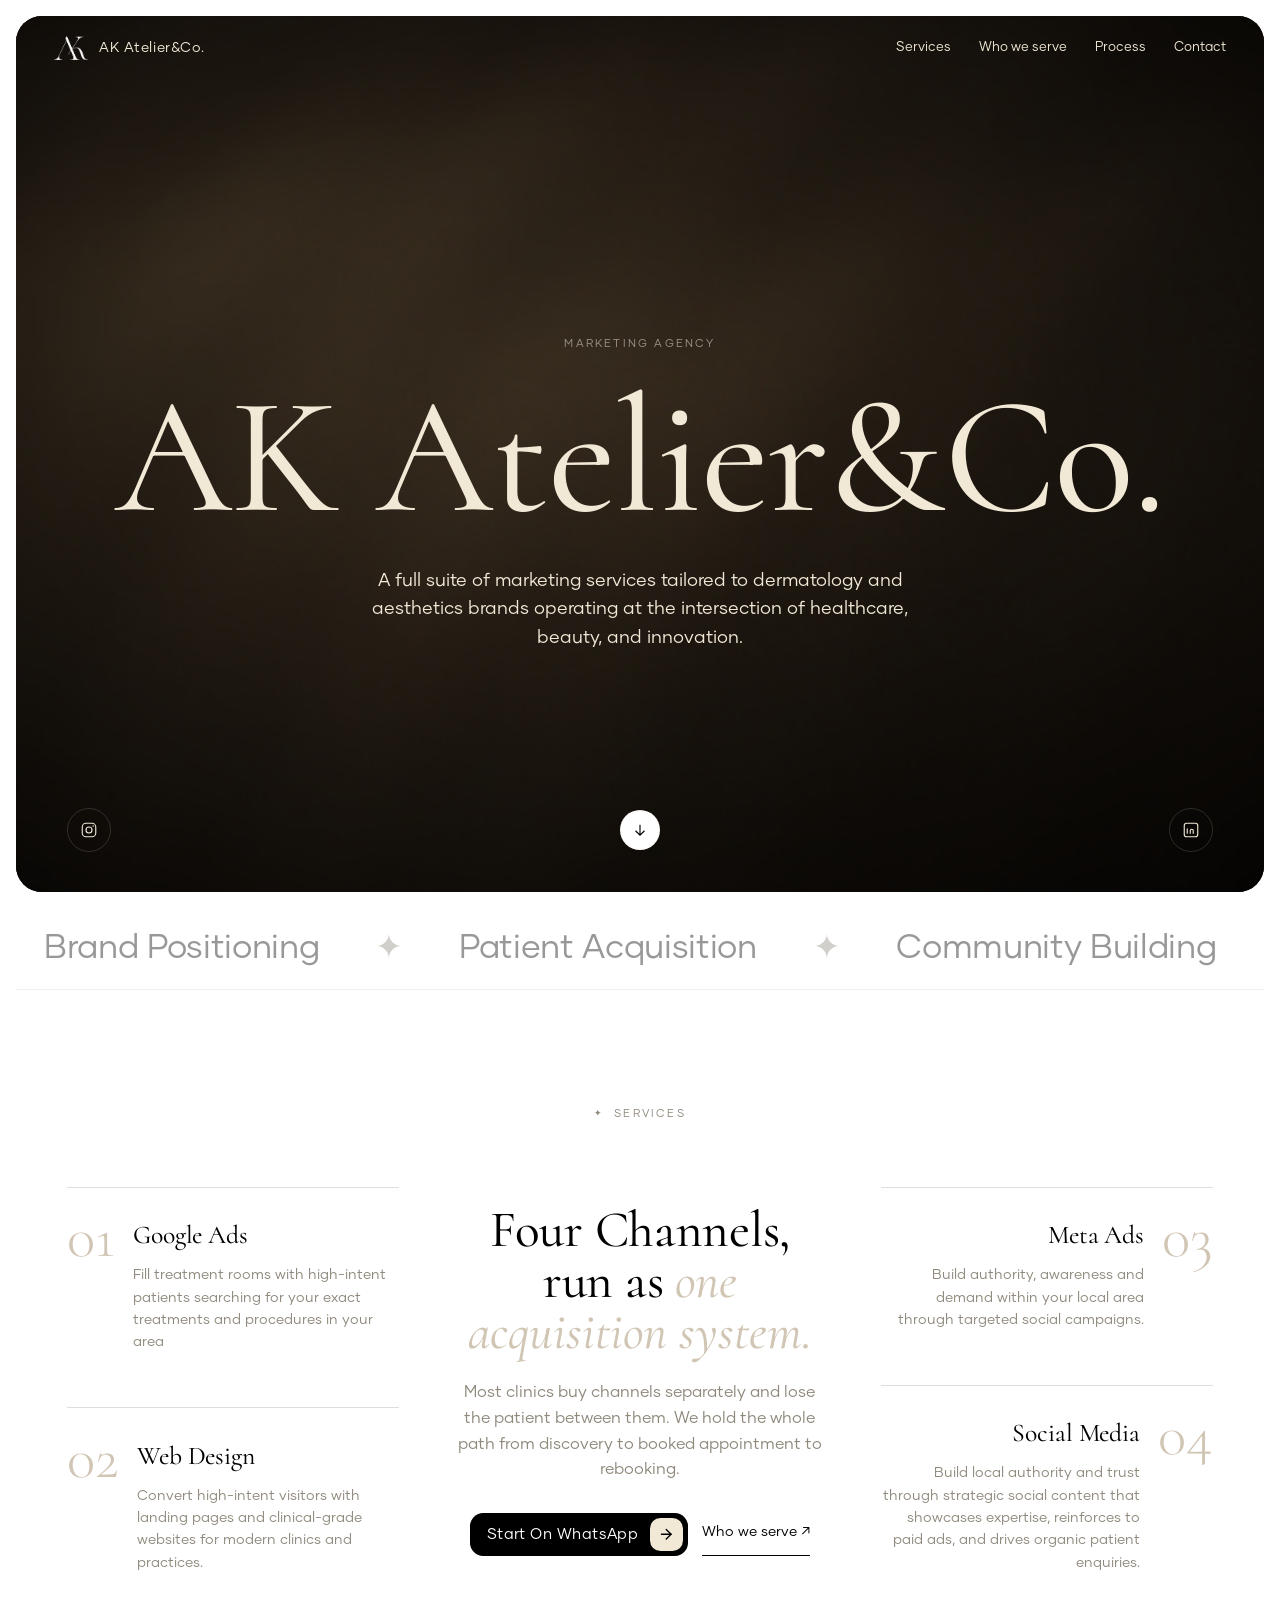
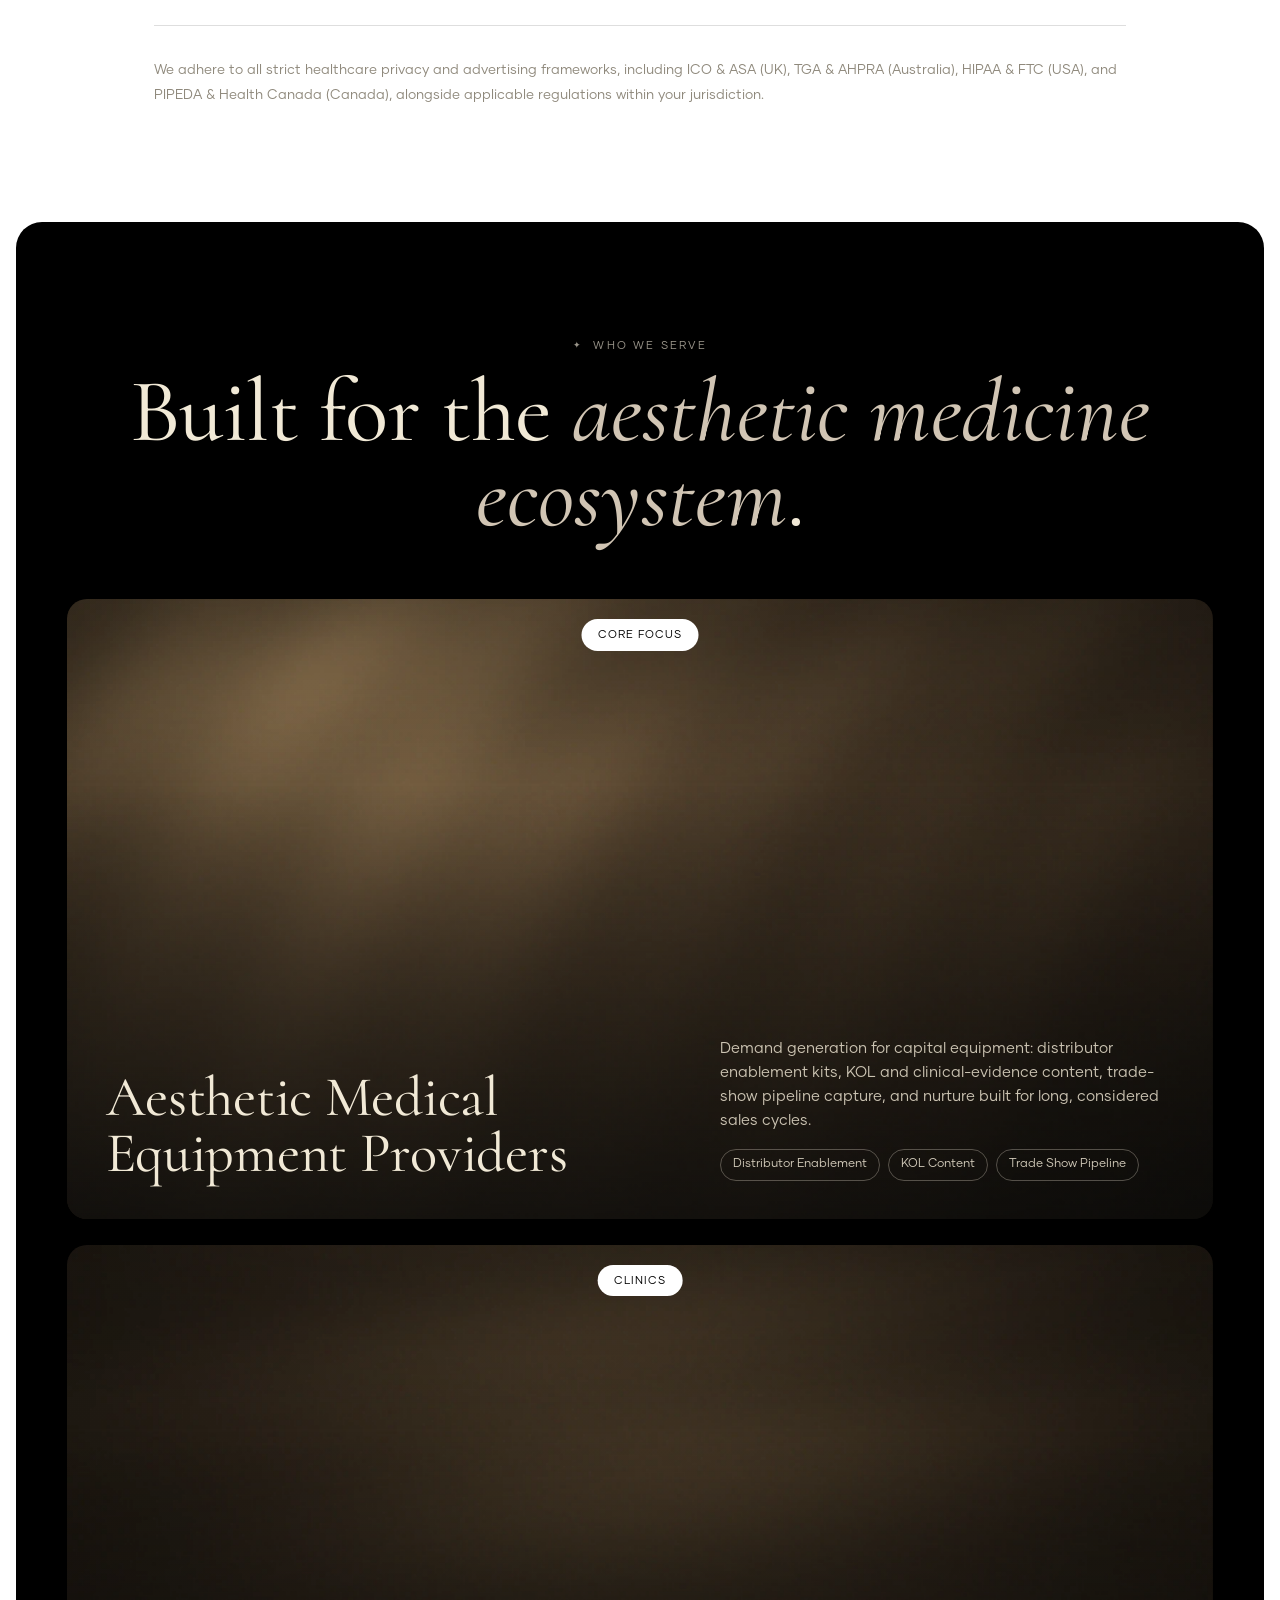
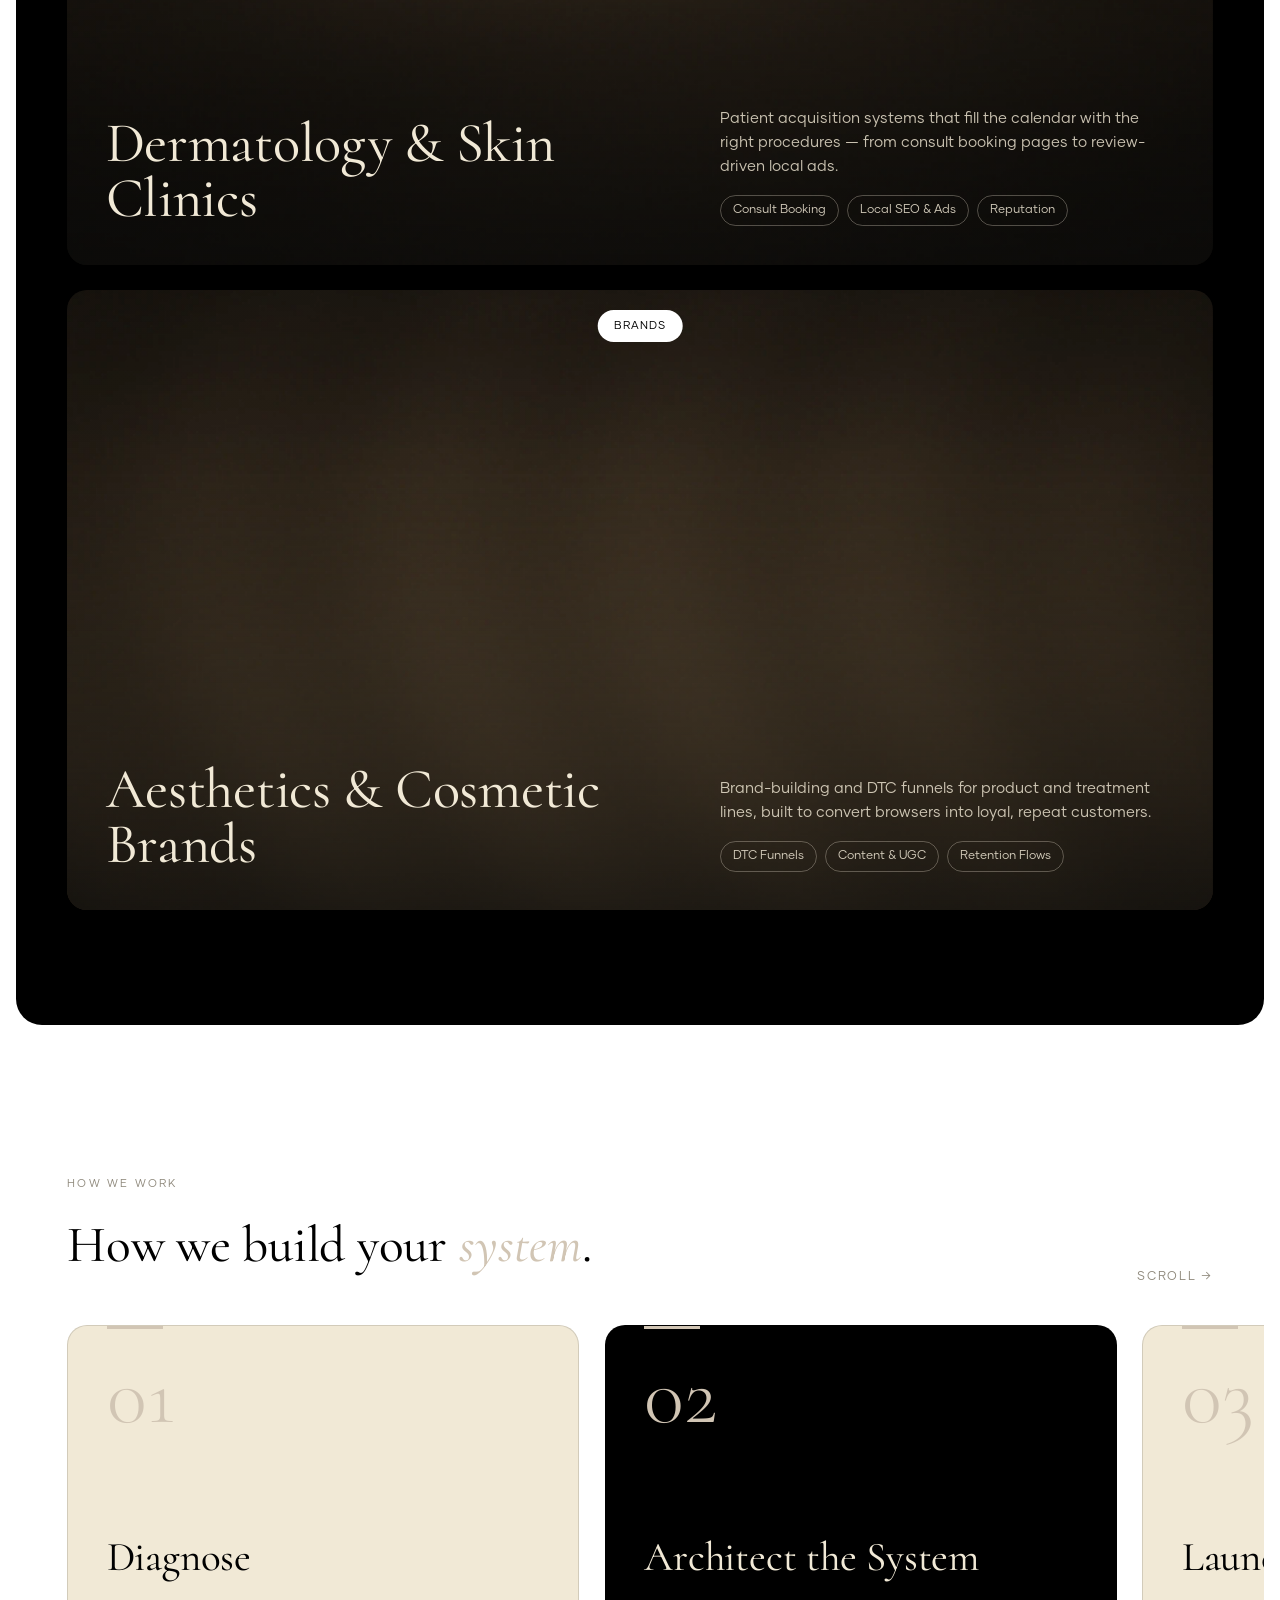
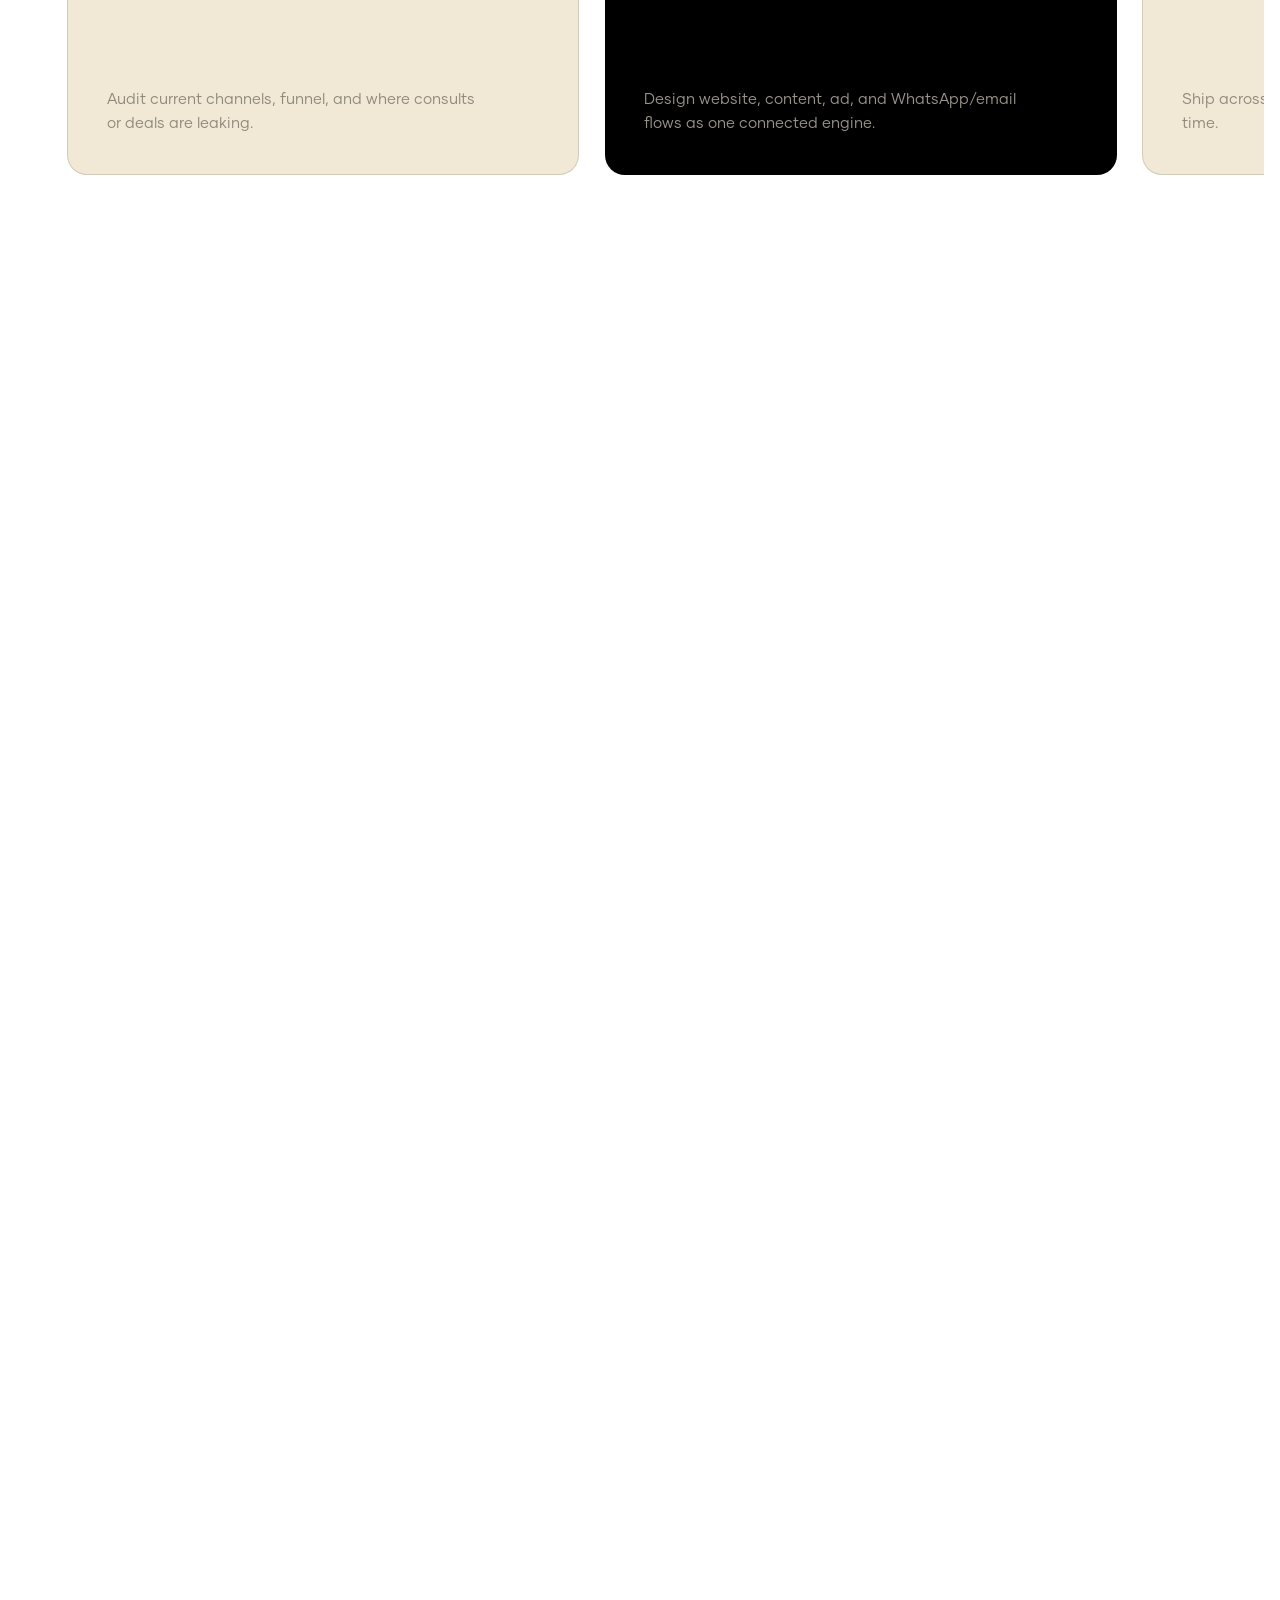
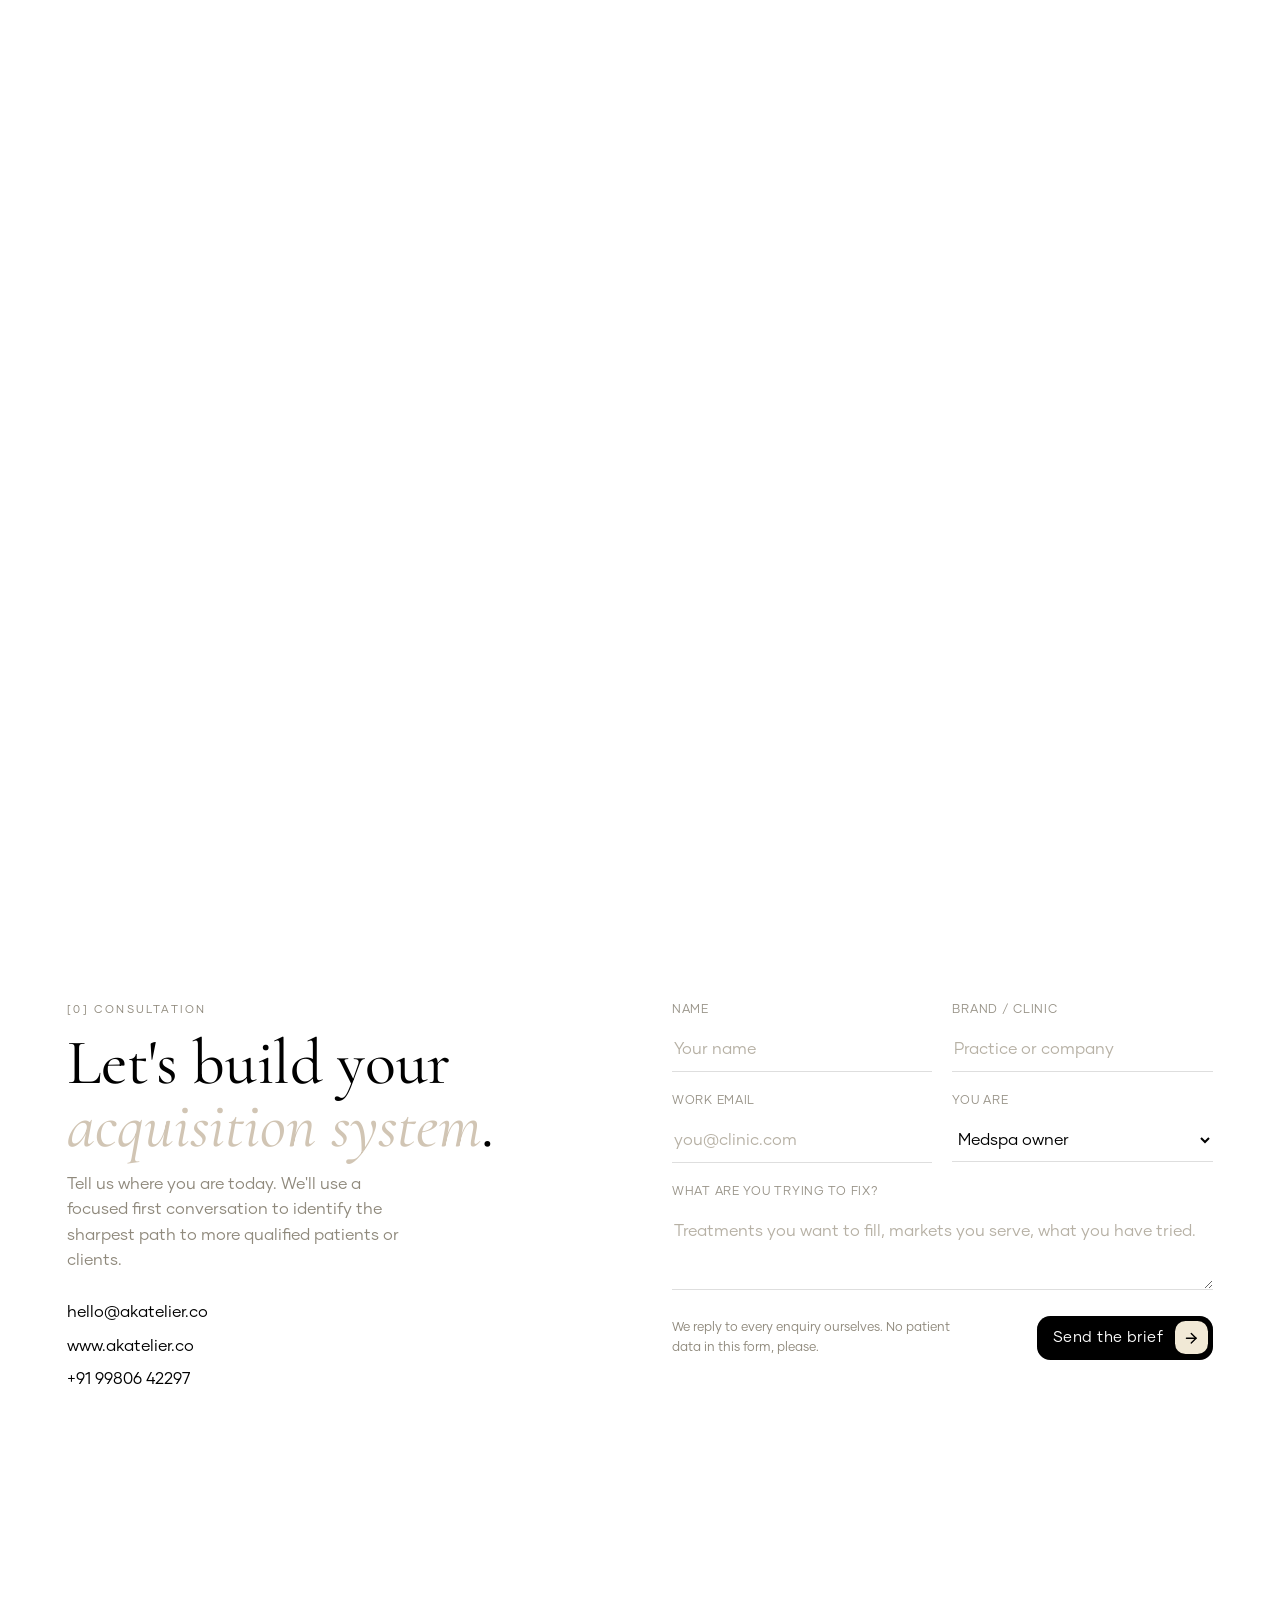
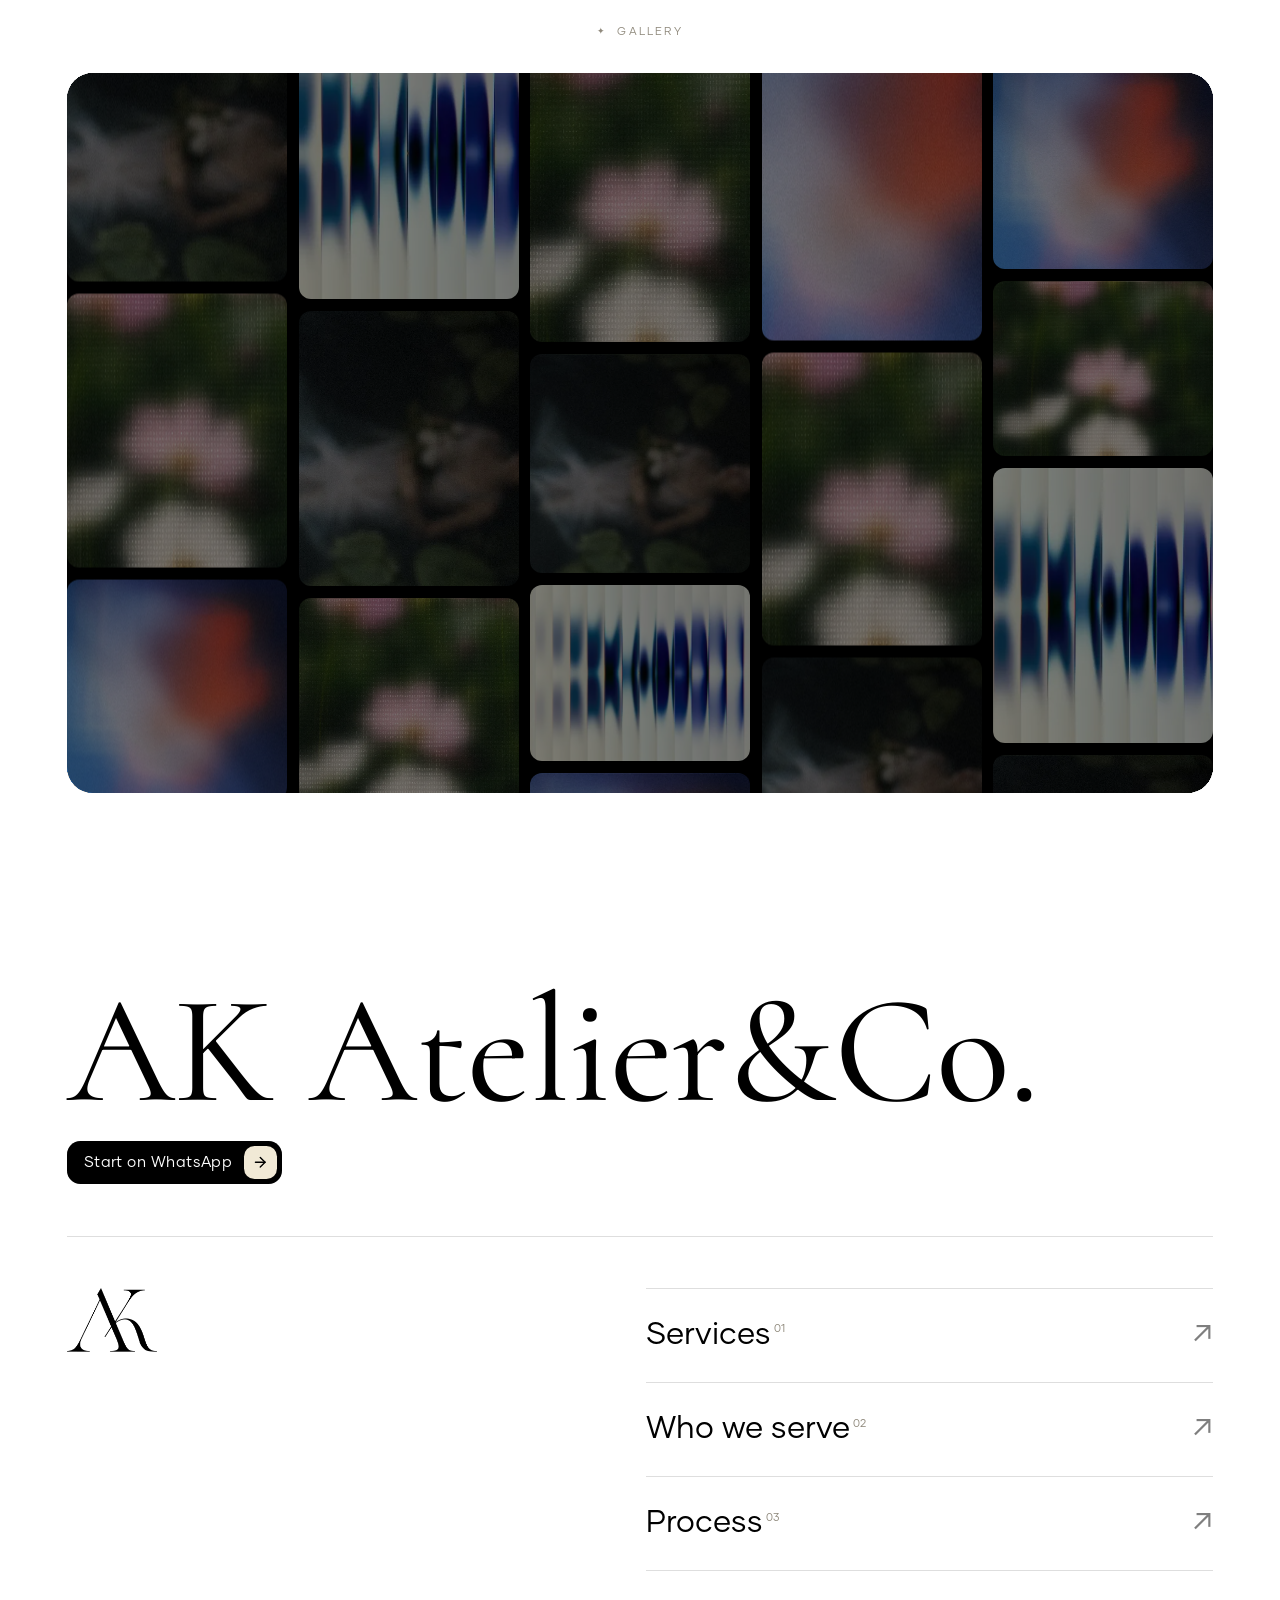
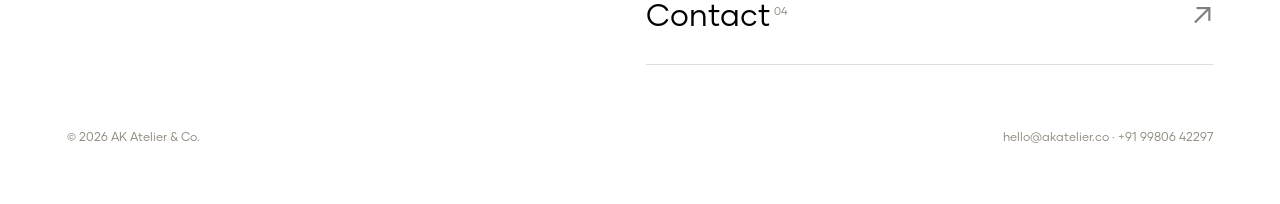
==== site-2.html @ 9b80dab7 "rename designs to site-1 / site-2 (drop internal codename from URLs)" ====
<!DOCTYPE html>
<html lang="en"><head><meta charset="utf-8"><meta name="viewport" content="width=device-width,initial-scale=1">
<title>AK Atelier & Co. — Marketing for Dermatology & Aesthetics</title>
<style>
@font-face{font-family:"Gilmer";src:url("assets/fonts/Gilmer-Light.otf") format("opentype");font-weight:300}
@font-face{font-family:"Gilmer";src:url("assets/fonts/Gilmer-Regular.otf") format("opentype");font-weight:400}
@font-face{font-family:"Satoshi";src:url("assets/fonts/Satoshi-Regular.otf") format("opentype");font-weight:400}
/* Serif display + accent — Cormorant, offline stand-in for THE SEASONS (swap src to Seasons files when supplied) */
@font-face{font-family:"Seasons";src:url("assets/fonts/Cormorant.ttf") format("truetype");font-weight:100 900;font-style:normal;font-display:swap}
@font-face{font-family:"Seasons";src:url("assets/fonts/Cormorant-Italic.ttf") format("truetype");font-weight:100 900;font-style:italic;font-display:swap}
:root{--serif:"Seasons",Georgia,serif;--bg:#FFFFFF;--bone:#F1E9D6;--greige:#E0D2B8;--taupe:#D1C5B4;--panel:#F1E9D6;--ink:#000000;--ink2:#141311;--muted:#8f897c;--dmuted:#9a958a;--line:rgba(0,0,0,.13);--dline:rgba(241,233,214,.16);--r:26px;--e:cubic-bezier(.22,1,.36,1)}
*{margin:0;padding:0;box-sizing:border-box}
html{scroll-behavior:smooth}
body{background:var(--bg);color:var(--ink);font-family:"Gilmer",system-ui,sans-serif;font-weight:400;line-height:1.6;-webkit-font-smoothing:antialiased;overflow-x:hidden}
.g{font-family:"Gilmer",sans-serif;font-weight:400}
a{color:inherit;text-decoration:none}
.shell{padding:clamp(10px,1.4vw,16px)}
.wrap{max-width:1320px;margin:0 auto}
.lab{font-family:"Gilmer";font-weight:400;font-size:11px;letter-spacing:.2em;text-transform:uppercase;color:var(--muted)}
.lab.c{display:flex;align-items:center;justify-content:center;gap:10px}
.lab.c::before{content:"✦";font-size:9px}
.pill{display:inline-flex;align-items:center;gap:9px;font-family:"Gilmer";font-weight:400;font-size:14px;border-radius:100px;padding:15px 26px;transition:transform .2s}
.pill:hover{transform:translateY(-2px)}
.pill.dark{background:var(--ink);color:#fff}.pill.light{background:#fff;color:var(--ink)}
.txt{display:inline-flex;align-items:center;gap:7px;font-family:"Gilmer";font-weight:400;font-size:14px;border-bottom:1px solid currentColor;padding-bottom:3px}
.ph{position:relative;overflow:hidden;background:linear-gradient(145deg,#cbc9c4,#9a978f 45%,#3a3833)}
.ph .im{position:absolute;inset:-8% 0;will-change:transform;background:inherit}
.ph .cap{position:absolute;left:14px;bottom:12px;color:rgba(255,255,255,.85);font-family:"Gilmer";font-weight:400;font-size:10px;letter-spacing:.14em;text-transform:uppercase;z-index:2}
.dark{background:var(--ink);color:#F1E9D6;border-radius:var(--r)}
.dark .lab{color:var(--dmuted)}.dark .muted{color:var(--dmuted)}
.rv{opacity:0;transform:translateY(18px);transition:opacity .8s var(--e),transform .8s var(--e)}
.rv.in{opacity:1;transform:none}
.rvl,.rvr{opacity:0;transition:opacity 1s var(--e),transform 1s var(--e)}
.rvl{transform:translate(-34px,22px) scale(.975)}.rvr{transform:translate(34px,22px) scale(.975)}
.rvl.in,.rvr.in{opacity:1;transform:none}
.sec{padding:clamp(70px,9vw,130px) clamp(20px,4vw,52px)}

/* NAV */
.nav{display:flex;align-items:center;justify-content:space-between;padding:20px clamp(16px,3vw,40px);position:absolute;top:0;left:0;right:0;z-index:10}
.nav .bl{display:flex;align-items:center;gap:11px;font-family:"Gilmer";font-weight:400;font-size:14px;letter-spacing:.04em}
.nav .bl img{height:24px;filter:invert(1)}
.nav .c{display:flex;gap:28px;font-family:"Gilmer";font-weight:400;font-size:13px}
.nav .c a:hover{opacity:.6}
@media(max-width:760px){.nav .c a:not(.cta){display:none}}

/* HERO (ctrnsvzg hero) */
.hero{position:relative;overflow:hidden;min-height:calc(100vh - 24px);display:flex;flex-direction:column;align-items:center;justify-content:center;text-align:center;padding:120px clamp(20px,4vw,52px) 40px}
.hero .heromedia{position:absolute;inset:0;z-index:0}
.hero .heromedia video{width:100%;height:100%;object-fit:cover;display:block}
.hero .heromedia::after{content:"";position:absolute;inset:0;background:radial-gradient(125% 105% at 50% 42%,rgba(0,0,0,.32),rgba(0,0,0,.74))}
.hero .eye,.hero h1,.hero .stmt{position:relative;z-index:2}
.hero .soc{z-index:2}
.hero .eye{margin-bottom:clamp(18px,3vw,30px)}
.hero h1{font-family:"Gilmer";font-weight:400;letter-spacing:-.03em;line-height:.9;font-size:clamp(56px,13vw,220px)}
.hero .stmt{margin-top:clamp(22px,3vw,34px);max-width:52ch;font-size:clamp(16px,1.4vw,20px);color:#F1E9D6}
.hero .soc{position:absolute;left:clamp(20px,4vw,52px);right:clamp(20px,4vw,52px);bottom:clamp(24px,4vw,40px);display:flex;justify-content:space-between;align-items:center}
.hero .soc a{width:44px;height:44px;border-radius:100px;border:1px solid var(--dline);display:grid;place-items:center;color:#F1E9D6;transition:background .25s}
.hero .soc a:hover{background:rgba(241,233,214,.1)}
.hero .soc .mid{width:40px;height:40px;border-radius:100px;background:#fff;color:#000;display:grid;place-items:center}
@media(max-width:600px){.hero .soc{position:static;margin-top:40px;gap:10px}}
/* marquee under hero */
.marq{overflow:hidden;border-bottom:1px solid var(--line);margin-top:16px;opacity:.4}
.track{display:inline-flex;white-space:nowrap;animation:sc 30s linear infinite}
.track span{font-family:"Gilmer";font-weight:400;font-size:clamp(16px,2.6vw,34px);letter-spacing:-.01em;padding:14px 28px;color:var(--ink)}
.track .d{color:var(--muted)}
@keyframes sc{to{transform:translateX(-50%)}}

/* 4 CHANNELS (brand-vision layout) */
.chan{display:grid;grid-template-columns:1.18fr 1.35fr 1.18fr;gap:clamp(28px,4vw,72px);align-items:center;margin-top:clamp(44px,5vw,74px)}
.chan .col{display:flex;flex-direction:column;gap:clamp(34px,4.2vw,62px)}
.chan .col .blk{position:relative;display:flex;align-items:flex-start;gap:clamp(14px,1.4vw,24px);padding-top:clamp(20px,2.2vw,30px)}
.chan .num{font-family:var(--serif);font-weight:300;font-size:clamp(46px,4.6vw,86px);line-height:.78;color:var(--taupe);flex:0 0 auto}
.chan .bd{min-width:0}
.chan .col:last-child .blk{flex-direction:row-reverse;text-align:right}
.chan .col .blk::before{content:"";position:absolute;left:0;right:0;top:0;height:1px;background:var(--line);transform:scaleX(0);transition:transform 1s var(--e)}
.chan .col .blk.in::before{transform:scaleX(1)}
.rvl::before{transform-origin:left}.rvr::before{transform-origin:right}
.chan .blk h3,.chan .blk p{opacity:0;transform:translateY(14px);transition:opacity .7s var(--e),transform .7s var(--e)}
.chan .blk.in h3{opacity:1;transform:none;transition-delay:.18s}
.chan .blk.in p{opacity:1;transform:none;transition-delay:.32s}
.chan .col .blk h3{font-weight:400;font-size:clamp(22px,2vw,28px);margin-bottom:8px}
.chan .col .blk p{color:var(--muted);font-size:14px}
.chan .mid{text-align:center}
.chan .mid h2{font-family:"Gilmer";font-weight:400;letter-spacing:-.025em;line-height:1.0;font-size:clamp(30px,4vw,56px)}
.chan .mid h2 .dim{color:var(--muted)}
.chan .mid p{margin:22px auto 30px;max-width:40ch;color:var(--muted);font-size:16px}
.chan .mid .acts{display:flex;gap:14px;justify-content:center;flex-wrap:wrap}
@media(max-width:900px){.chan{grid-template-columns:1fr}.chan .mid{order:-1}}
.compliance{display:flex;gap:14px;align-items:flex-start;border-top:1px solid var(--line);margin-top:clamp(34px,4vw,54px);padding-top:clamp(22px,3vw,32px);color:var(--muted);font-size:13.5px;line-height:1.8;max-width:108ch;margin-left:auto;margin-right:auto}

/* WHO WE SERVE (projects showcase) */
.serve .top{text-align:center;margin-bottom:clamp(34px,5vw,60px)}
.serve .top h2{font-family:"Gilmer";font-weight:400;letter-spacing:-.03em;line-height:.95;font-size:clamp(40px,7vw,110px);margin-top:14px}
.showcase{display:flex;flex-direction:column;gap:clamp(16px,2vw,26px)}
.scard{position:relative;border-radius:20px;overflow:hidden;min-height:clamp(360px,52vw,620px)}
.scard .im{position:absolute;inset:-6% 0;will-change:transform;background-size:cover;background-position:center}
.showcase .scard:nth-child(1) .im{background-image:url("assets/img/ak-d1.webp")}
.showcase .scard:nth-child(2) .im{background-image:url("assets/img/ak-d2.webp")}
.showcase .scard:nth-child(3) .im{background-image:url("assets/img/ak-d3.webp")}
.scard::after{content:"";position:absolute;inset:0;background:linear-gradient(180deg,rgba(11,11,10,.15),transparent 30%,rgba(11,11,10,.72))}
.scard .tag{position:absolute;top:20px;left:50%;transform:translateX(-50%);z-index:2;background:#fff;color:var(--ink);font-family:"Gilmer";font-weight:400;font-size:11px;letter-spacing:.1em;text-transform:uppercase;padding:7px 16px;border-radius:100px}
.scard .cnt{position:absolute;left:clamp(22px,3vw,44px);right:clamp(22px,3vw,44px);bottom:clamp(24px,3vw,40px);z-index:2;color:#F1E9D6;display:grid;grid-template-columns:1.3fr 1fr;gap:24px;align-items:end}
.scard .cnt h3{font-family:"Gilmer";font-weight:400;letter-spacing:-.02em;line-height:.98;font-size:clamp(30px,4.4vw,64px)}
.scard .cnt .r p{color:rgba(241,233,214,.82);font-size:15px}
.scard .cnt .tags{display:flex;flex-wrap:wrap;gap:8px;margin-top:16px}
.scard .cnt .tags span{font-family:"Gilmer";font-size:12px;color:rgba(241,233,214,.85);border:1px solid rgba(241,233,214,.3);border-radius:100px;padding:5px 12px}
@media(max-width:760px){.scard .cnt{grid-template-columns:1fr}.scard .cnt h3{font-size:34px}}

/* PROCESS — pinned horizontal scroll */
.hproc{position:relative;height:340vh;background:var(--bg)}
.hproc-sticky{position:sticky;top:0;height:100vh;overflow:hidden;display:flex;flex-direction:column;justify-content:center}
.hproc-head{padding:0 clamp(20px,4vw,52px);margin-bottom:clamp(24px,3vw,40px);display:flex;justify-content:space-between;align-items:flex-end;gap:20px;flex-wrap:wrap;max-width:1320px;margin-left:auto;margin-right:auto;width:100%}
.hproc-head h2{font-family:"Gilmer";font-weight:300;letter-spacing:-.025em;font-size:clamp(30px,4vw,60px);margin-top:12px}
.hproc-head .cue{font-family:"Gilmer";font-weight:400;font-size:12px;letter-spacing:.14em;text-transform:uppercase;color:var(--muted)}
.hproc-track{display:flex;gap:clamp(16px,2vw,26px);padding:0 clamp(20px,4vw,52px);will-change:transform}
.pstep{position:relative;overflow:hidden;flex:0 0 clamp(300px,40vw,520px);border:1px solid var(--line);border-radius:20px;padding:clamp(28px,3vw,44px);min-height:clamp(340px,50vh,500px);display:flex;flex-direction:column;justify-content:space-between;background:var(--panel);transition:transform .5s var(--e),box-shadow .5s var(--e)}
.pstep::before{content:"";position:absolute;top:0;left:clamp(28px,3vw,44px);width:56px;height:3px;background:var(--taupe)}
.pstep:hover{transform:translateY(-6px);box-shadow:0 26px 60px -32px rgba(0,0,0,.45)}
.pstep .no{font-family:var(--serif);font-weight:300;font-size:clamp(58px,6.5vw,112px);line-height:.78;color:var(--taupe)}
.pstep h3{letter-spacing:-.01em;font-size:clamp(28px,3.2vw,44px);margin:.3em 0 14px}
.pstep p{color:var(--muted);font-size:15px;max-width:38ch}
.pstep:nth-child(even){background:var(--ink);color:var(--bone)}
.pstep:nth-child(even) p{color:var(--dmuted)}
@media(max-width:760px){
  .hproc{height:auto}
  .hproc-sticky{position:static;height:auto;padding:clamp(70px,9vw,120px) 0}
  .hproc-track{overflow-x:auto;scroll-snap-type:x mandatory;-webkit-overflow-scrolling:touch;transform:none!important;padding-bottom:12px}
  .pstep{scroll-snap-align:start;flex:0 0 82%;min-height:auto}
}
@media(prefers-reduced-motion:reduce){
  .hproc{height:auto}
  .hproc-sticky{position:static;height:auto;padding:clamp(70px,9vw,120px) 0}
  .hproc-track{overflow-x:auto;transform:none!important}
}
/* CONTACT (dark) */
.contact .grid{display:grid;grid-template-columns:1fr 1fr;gap:clamp(30px,5vw,70px);align-items:start}
.contact .l .lab{color:var(--muted)}.contact .l p{color:var(--muted)}
.contact h2{font-family:"Gilmer";font-weight:400;letter-spacing:-.025em;line-height:.98;font-size:clamp(34px,5vw,72px);margin:14px 0}
.contact .det{margin-top:26px;display:flex;flex-direction:column;gap:8px;font-family:"Gilmer";font-weight:400;font-size:16px}
.contact .det a:hover{color:var(--muted)}
.form{display:grid;gap:20px}
.frow{display:grid;grid-template-columns:1fr 1fr;gap:20px}
.field{display:flex;flex-direction:column;gap:8px}
.field label{font-family:"Gilmer";font-weight:400;font-size:12px;letter-spacing:.06em;text-transform:uppercase;color:var(--dmuted)}
.field input,.field select,.field textarea{background:transparent;border:none;border-bottom:1px solid var(--line);padding:12px 2px;font-family:inherit;font-size:16px;color:var(--ink)}
.field input::placeholder,.field textarea::placeholder{color:#b7b1a5}
.field input:focus,.field select:focus,.field textarea:focus{outline:none;border-color:var(--ink)}
.field select{color:var(--ink)}.field select option{color:#000}
.field textarea{resize:vertical;min-height:80px}
.form .row{display:flex;justify-content:space-between;align-items:center;gap:16px;margin-top:6px}
.form .note{color:var(--muted);font-size:12.5px;max-width:36ch}
@media(max-width:820px){.contact .grid,.frow{grid-template-columns:1fr}}

/* FOOTER (light) */
.foot{background:var(--bg);padding:clamp(50px,6vw,90px) clamp(20px,4vw,52px) 40px}
.foot .fbig{display:flex;justify-content:space-between;align-items:center;gap:24px;flex-wrap:wrap}
.foot .fbig h2{font-family:"Gilmer";font-weight:300;letter-spacing:-.03em;line-height:.86;font-size:clamp(52px,12vw,180px)}
.foot .rule{border-top:1px solid var(--line);margin:clamp(30px,4vw,54px) 0}
.foot .lower{display:grid;grid-template-columns:1fr 1.1fr;gap:clamp(30px,5vw,80px);align-items:start}
.foot .tag{display:flex;gap:12px;align-items:flex-start;font-family:"Gilmer";font-weight:400;letter-spacing:-.01em;font-size:clamp(22px,2.6vw,34px);line-height:1.12;max-width:20ch}
.foot .tag img{height:clamp(44px,5vw,84px)}
.foot .links .lnk{display:flex;justify-content:space-between;align-items:center;border-top:1px solid var(--line);padding:clamp(14px,1.8vw,22px) 0;font-family:"Gilmer";font-weight:400;font-size:clamp(22px,2.4vw,32px)}
.foot .links .lnk:last-child{border-bottom:1px solid var(--line)}
.foot .links .lnk .n{font-size:11px;color:var(--muted);vertical-align:super;margin-left:3px}
.foot .links .lnk .ar{opacity:.5;transition:transform .25s,opacity .25s}
.foot .links .lnk:hover .ar{opacity:1;transform:translate(3px,-3px)}
.foot .fbot{display:flex;justify-content:space-between;gap:16px;flex-wrap:wrap;margin-top:clamp(40px,5vw,70px);color:var(--muted);font-family:"Gilmer";font-size:12px}
@media(max-width:760px){.foot .lower{grid-template-columns:1fr}}
@media(prefers-reduced-motion:reduce){
  .hproc{height:auto}
  .hproc-sticky{position:static;height:auto;padding:clamp(70px,9vw,120px) 0}
  .hproc-track{overflow-x:auto;transform:none!important}
}
/* CONTACT (dark) */
.contact .grid{display:grid;grid-template-columns:1fr 1fr;gap:clamp(30px,5vw,70px);align-items:start}
.contact .l .lab{color:var(--muted)}.contact .l p{color:var(--muted)}
.contact h2{font-family:"Gilmer";font-weight:400;letter-spacing:-.025em;line-height:.98;font-size:clamp(34px,5vw,72px);margin:14px 0}
.contact .det{margin-top:26px;display:flex;flex-direction:column;gap:8px;font-family:"Gilmer";font-weight:400;font-size:16px}
.contact .det a:hover{color:var(--muted)}
.form{display:grid;gap:20px}
.frow{display:grid;grid-template-columns:1fr 1fr;gap:20px}
.field{display:flex;flex-direction:column;gap:8px}
.field label{font-family:"Gilmer";font-weight:400;font-size:12px;letter-spacing:.06em;text-transform:uppercase;color:var(--dmuted)}
.field input,.field select,.field textarea{background:transparent;border:none;border-bottom:1px solid var(--line);padding:12px 2px;font-family:inherit;font-size:16px;color:var(--ink)}
.field input::placeholder,.field textarea::placeholder{color:#b7b1a5}
.field input:focus,.field select:focus,.field textarea:focus{outline:none;border-color:var(--ink)}
.field select{color:var(--ink)}.field select option{color:#000}
.field textarea{resize:vertical;min-height:80px}
.form .row{display:flex;justify-content:space-between;align-items:center;gap:16px;margin-top:6px}
.form .note{color:var(--muted);font-size:12.5px;max-width:36ch}
@media(max-width:820px){.contact .grid,.frow{grid-template-columns:1fr}}

/* FOOTER */
.foot .t{display:flex;justify-content:space-between;gap:24px;flex-wrap:wrap}
.foot .c a{display:block;font-family:"Gilmer";font-weight:400;font-size:15px;margin-bottom:8px}
.foot .c a:hover{opacity:.6}
.foot .big{display:flex;justify-content:space-between;align-items:flex-end;gap:24px;margin-top:clamp(40px,6vw,80px)}
.foot .big h2{font-family:"Gilmer";font-weight:400;letter-spacing:-.03em;line-height:.88;font-size:clamp(48px,10vw,160px)}
.foot .big .up{width:52px;height:52px;border-radius:100px;border:1px solid var(--dline);display:grid;place-items:center;color:#F1E9D6}
.foot .bot{border-top:1px solid var(--dline);margin-top:32px;padding-top:22px;display:flex;justify-content:space-between;gap:16px;flex-wrap:wrap;color:var(--dmuted);font-family:"Gilmer";font-size:12px}
@media(prefers-reduced-motion:reduce){.rv{opacity:1!important;transform:none!important}.track{animation:none}}
svg.i{width:18px;height:18px;stroke:currentColor;fill:none;stroke-width:1.5}
.hero h1,.chan .mid h2,.serve .top h2,.scard .cnt h3,.proc .top h2,.prow h3,.contact h2,.foot .big h2{font-weight:300}/* GALLERY — masonry (multi-image) */
.gallery{padding:clamp(70px,9vw,120px) clamp(20px,4vw,52px)}
.gallery-box{position:relative;height:80vh;min-height:520px;overflow:hidden;border-radius:26px;background:#000;max-width:1360px;margin:0 auto}
.gallery-box::after{content:"";position:absolute;inset:0;background:rgba(0,0,0,.5);z-index:2;pointer-events:none;border-radius:inherit}
.gwall{display:flex;gap:12px;height:100%;align-items:flex-start}
.gcol{flex:1;display:flex;flex-direction:column;gap:12px;will-change:transform}
.gallery .lab{display:flex;justify-content:center;margin-bottom:clamp(28px,3vw,44px)}
.gim{width:100%;border-radius:12px;background-size:cover;background-position:center}
.gim.r34{aspect-ratio:3/4}.gim.r45{aspect-ratio:4/5}.gim.r11{aspect-ratio:1}.gim.r35{aspect-ratio:3/5}.gim.r54{aspect-ratio:5/4}
.gm1{background:#1c1b18 url("assets/img/px-ether.webp") center/cover}
.gm2{background:#2a2823 url("assets/img/px-bloom.webp") center/cover}
.gm3{background:#232019 url("assets/img/px-florals.webp") center/cover}
.gm4{background:#141311 url("assets/img/px-veil.webp") center/cover}
@media(max-width:900px){.gwall .gcol:nth-child(n+4){display:none}}
@media(max-width:560px){.gwall .gcol:nth-child(n+3){display:none}}
/* Button — Uiverse (d4niz) */
.contactButton{background:var(--ink);color:#fff;font-family:"Gilmer",sans-serif;padding:.45em;padding-left:1.1em;font-size:15px;font-weight:400;border-radius:.9em;border:none;cursor:pointer;letter-spacing:.03em;display:inline-flex;align-items:center;box-shadow:inset 0 0 1.6em -.6em #000;overflow:hidden;position:relative;height:2.9em;padding-right:3.3em;text-decoration:none;white-space:nowrap}
.contactButton .iconButton{position:absolute;display:flex;align-items:center;justify-content:center;height:2.2em;width:2.2em;border-radius:.7em;background:var(--bone);right:.35em;transition:all .3s;z-index:1}
.contactButton:hover .iconButton{width:calc(100% - .6em)}
.contactButton:hover{transform:translate(-.05em,-.05em);box-shadow:.15em .15em var(--taupe)}
.contactButton:active{transform:translate(.05em,.05em);box-shadow:.05em .05em var(--taupe)}
.contactButton svg{width:1.1em;height:1.1em;stroke:#000;transition:transform .3s}
.contactButton:hover svg{transform:translateX(.12em)}
/* ===== TYPE SYSTEM (brand guidelines): serif headings + serif-italic accents, Gilmer body ===== */
.hero h1,.chan .mid h2,.chan .col .blk h3,.serve .top h2,.scard .cnt h3,.hproc-head h2,.pstep h3,.contact h2,.foot .fbig h2,.foot .big h2{font-family:var(--serif);font-style:normal;font-weight:440;font-optical-sizing:auto;font-variation-settings:"SOFT" 0,"WONK" 0;letter-spacing:-.005em}
.ac,.chan .mid h2 .dim{font-family:var(--serif);font-style:italic;font-weight:440;font-optical-sizing:auto;font-variation-settings:"SOFT" 0,"WONK" 0;letter-spacing:0;color:var(--taupe)}
</style></head>
<body><div class="shell">

<!-- HERO -->
<header class="dark hero">
  <div class="heromedia"><video autoplay muted loop playsinline poster="assets/img/ak-hero.webp"><source src="assets/video/ak-hero.webm" type="video/webm"><source src="assets/video/ak-hero.mp4" type="video/mp4"></video></div>
  <div class="nav">
    <div class="bl"><img src="assets/logo/AK-monogram.png" alt="AK">AK Atelier&amp;Co.</div>
    <div class="c"><a href="#channels">Services</a><a href="#serve">Who we serve</a><a href="#process">Process</a><a class="cta" href="#contact">Contact</a></div>
  </div>
  <div class="eye lab">Marketing Agency</div>
  <h1 class="g">AK Atelier&amp;Co.</h1>
  <p class="stmt">A full suite of marketing services tailored to dermatology and aesthetics brands operating at the intersection of healthcare, beauty, and innovation.</p>
  <div class="soc">
    <a href="#" aria-label="Instagram"><svg class="i" viewBox="0 0 24 24"><rect x="3" y="3" width="18" height="18" rx="5"/><circle cx="12" cy="12" r="4"/><circle cx="17.5" cy="6.5" r="1" fill="currentColor" stroke="none"/></svg></a>
    <a class="mid" href="#contact" aria-label="Scroll"><svg class="i" viewBox="0 0 24 24"><path d="M12 5v14M6 13l6 6 6-6"/></svg></a>
    <a href="#" aria-label="LinkedIn"><svg class="i" viewBox="0 0 24 24"><rect x="3" y="3" width="18" height="18" rx="3"/><path d="M7 10v7M7 7v.01M11 17v-4a2 2 0 0 1 4 0v4"/></svg></a>
  </div>
</header>

<!-- marquee -->
<div class="marq"><div class="track">
  <span>Brand Positioning</span><span class="d">✦</span><span>Patient Acquisition</span><span class="d">✦</span><span>Community Building</span><span class="d">✦</span>
  <span>Brand Positioning</span><span class="d">✦</span><span>Patient Acquisition</span><span class="d">✦</span><span>Community Building</span><span class="d">✦</span>
</div></div>

<!-- 4 CHANNELS (brand-vision layout) -->
<section class="sec wrap" id="channels">
  <div class="lab c">Services</div>
  <div class="chan">
    <div class="col">
      <div class="blk rvl"><span class="num">01</span><div class="bd"><h3 class="g">Google Ads</h3><p>Fill treatment rooms with high-intent patients searching for your exact treatments and procedures in your area</p></div></div>
      <div class="blk rvl"><span class="num">02</span><div class="bd"><h3 class="g">Web Design</h3><p>Convert high-intent visitors with landing pages and clinical-grade websites for modern clinics and practices.</p></div></div>
    </div>
    <div class="mid rv">
      <h2 class="g">Four Channels, run as <span class="dim">one acquisition system.</span></h2>
      <p>Most clinics buy channels separately and lose the patient between them. We hold the whole path from discovery to booked appointment to rebooking.</p>
      <div class="acts"><a class="contactButton" href="#contact"><span>Start On WhatsApp</span><div class="iconButton"><svg viewBox="0 0 24 24" fill="none" stroke="#fff" stroke-width="2" stroke-linecap="round" stroke-linejoin="round"><line x1="5" y1="12" x2="19" y2="12"/><polyline points="12 5 19 12 12 19"/></svg></div></a><a class="txt" href="#serve">Who we serve ↗</a></div>
    </div>
    <div class="col">
      <div class="blk rvr"><span class="num">03</span><div class="bd"><h3 class="g">Meta Ads</h3><p>Build authority, awareness and demand within your local area through targeted social campaigns.</p></div></div>
      <div class="blk rvr"><span class="num">04</span><div class="bd"><h3 class="g">Social Media</h3><p>Build local authority and trust through strategic social content that showcases expertise, reinforces to paid ads, and drives organic patient enquiries.</p></div></div>
    </div>
  </div>
  <p class="compliance rv">We adhere to all strict healthcare privacy and advertising frameworks, including ICO &amp; ASA (UK), TGA &amp; AHPRA (Australia), HIPAA &amp; FTC (USA), and PIPEDA &amp; Health Canada (Canada), alongside applicable regulations within your jurisdiction.</p>
</section>

<!-- WHO WE SERVE (projects showcase) -->
<section class="dark sec serve" id="serve">
  <div class="wrap">
    <div class="top"><div class="lab c">Who we serve</div><h2 class="g">Built for the <span class="ac">aesthetic medicine ecosystem</span>.</h2></div>
    <div class="showcase">
      <div class="scard rv"><div class="im ph"></div><span class="tag">Core Focus</span><div class="cnt"><h3 class="g">Aesthetic Medical Equipment Providers</h3><div class="r"><p>Demand generation for capital equipment: distributor enablement kits, KOL and clinical-evidence content, trade-show pipeline capture, and nurture built for long, considered sales cycles.</p><div class="tags"><span>Distributor Enablement</span><span>KOL Content</span><span>Trade Show Pipeline</span></div></div></div></div>
      <div class="scard rv"><div class="im ph"></div><span class="tag">Clinics</span><div class="cnt"><h3 class="g">Dermatology &amp; Skin Clinics</h3><div class="r"><p>Patient acquisition systems that fill the calendar with the right procedures — from consult booking pages to review-driven local ads.</p><div class="tags"><span>Consult Booking</span><span>Local SEO &amp; Ads</span><span>Reputation</span></div></div></div></div>
      <div class="scard rv"><div class="im ph"></div><span class="tag">Brands</span><div class="cnt"><h3 class="g">Aesthetics &amp; Cosmetic Brands</h3><div class="r"><p>Brand-building and DTC funnels for product and treatment lines, built to convert browsers into loyal, repeat customers.</p><div class="tags"><span>DTC Funnels</span><span>Content &amp; UGC</span><span>Retention Flows</span></div></div></div></div>
    </div>
  </div>
</section>

<!-- PROCESS (horizontal scroll) -->
<section class="hproc" id="process">
  <div class="hproc-sticky">
    <div class="hproc-head">
      <div><div class="lab">How we work</div><h2 class="g">How we build your <span class="ac">system</span>.</h2></div>
      <span class="cue">Scroll →</span>
    </div>
    <div class="hproc-track">
      <article class="pstep"><span class="no">01</span><h3 class="g">Diagnose</h3><p>Audit current channels, funnel, and where consults or deals are leaking.</p></article>
      <article class="pstep"><span class="no">02</span><h3 class="g">Architect the System</h3><p>Design website, content, ad, and WhatsApp/email flows as one connected engine.</p></article>
      <article class="pstep"><span class="no">03</span><h3 class="g">Launch</h3><p>Ship across all four channels together, not one at a time.</p></article>
      <article class="pstep"><span class="no">04</span><h3 class="g">Optimize &amp; Scale</h3><p>Weekly optimization against booked consults and closed deals — not vanity metrics.</p></article>
    </div>
  </div>
</section>

<!-- CONTACT (dark) -->
<section class="sec contact" id="contact">
  <div class="wrap grid">
    <div class="l">
      <div class="lab">[0] Consultation</div>
      <h2 class="g">Let's build your <span class="ac">acquisition system</span>.</h2>
      <p class="muted" style="max-width:34ch">Tell us where you are today. We'll use a focused first conversation to identify the sharpest path to more qualified patients or clients.</p>
      <div class="det"><a href="mailto:hello@akatelier.co">hello@akatelier.co</a><a href="http://www.akatelier.co">www.akatelier.co</a><span class="muted">+91 99806 42297</span></div>
    </div>
    <form class="form" onsubmit="return false">
      <div class="frow"><div class="field"><label>Name</label><input placeholder="Your name"></div><div class="field"><label>Brand / clinic</label><input placeholder="Practice or company"></div></div>
      <div class="frow"><div class="field"><label>Work email</label><input type="email" placeholder="you@clinic.com"></div><div class="field"><label>You are</label><select><option>Medspa owner</option><option>Dermatology clinic</option><option>Aesthetic brand</option><option>Equipment provider</option><option>Other</option></select></div></div>
      <div class="field"><label>What are you trying to fix?</label><textarea placeholder="Treatments you want to fill, markets you serve, what you have tried."></textarea></div>
      <div class="row"><p class="note">We reply to every enquiry ourselves. No patient data in this form, please.</p><a class="contactButton" href="#"><span>Send the brief</span><div class="iconButton"><svg viewBox="0 0 24 24" fill="none" stroke="#fff" stroke-width="2" stroke-linecap="round" stroke-linejoin="round"><line x1="5" y1="12" x2="19" y2="12"/><polyline points="12 5 19 12 12 19"/></svg></div></a></div>
    </form>
  </div>
</section>

<!-- GALLERY (multi-image) -->
<section class="gallery">
  <div class="lab c" style="justify-content:center;margin-bottom:clamp(20px,2.5vw,34px)">Gallery</div>
  <div class="gallery-box">
    <div class="gwall">
    <div class="gcol">
      <div class="gim r34 gm1"></div>
      <div class="gim r45 gm3"></div>
      <div class="gim r11 gm2"></div>
      <div class="gim r35 gm4"></div>
    </div>
    <div class="gcol">
      <div class="gim r54 gm2"></div>
      <div class="gim r34 gm4"></div>
      <div class="gim r45 gm1"></div>
      <div class="gim r11 gm3"></div>
    </div>
    <div class="gcol">
      <div class="gim r34 gm3"></div>
      <div class="gim r11 gm1"></div>
      <div class="gim r54 gm4"></div>
      <div class="gim r45 gm2"></div>
    </div>
    <div class="gcol">
      <div class="gim r45 gm4"></div>
      <div class="gim r35 gm2"></div>
      <div class="gim r34 gm3"></div>
      <div class="gim r11 gm1"></div>
    </div>
    <div class="gcol">
      <div class="gim r11 gm2"></div>
      <div class="gim r54 gm3"></div>
      <div class="gim r45 gm4"></div>
      <div class="gim r34 gm1"></div>
    </div>
    </div>
  </div>
</section>

<!-- FOOTER -->
<footer class="foot">
  <div class="wrap">
    <div class="fbig"><h2 class="g">AK Atelier&amp;Co.</h2><a class="contactButton" href="#contact"><span>Start on WhatsApp</span><div class="iconButton"><svg viewBox="0 0 24 24" fill="none" stroke="#fff" stroke-width="2" stroke-linecap="round" stroke-linejoin="round"><line x1="5" y1="12" x2="19" y2="12"/><polyline points="12 5 19 12 12 19"/></svg></div></a></div>
    <div class="rule"></div>
    <div class="lower">
      <div class="tag"><img src="assets/logo/AK-monogram.png" alt="AK"></div>
      <div class="links">
        <a class="lnk" href="#channels"><span>Services<span class="n">01</span></span><span class="ar">↗</span></a>
        <a class="lnk" href="#serve"><span>Who we serve<span class="n">02</span></span><span class="ar">↗</span></a>
        <a class="lnk" href="#process"><span>Process<span class="n">03</span></span><span class="ar">↗</span></a>
        <a class="lnk" href="#contact"><span>Contact<span class="n">04</span></span><span class="ar">↗</span></a>
      </div>
    </div>
    <div class="fbot"><span>© 2026 AK Atelier &amp; Co.</span><span>hello@akatelier.co · +91 99806 42297</span></div>
  </div>
</footer>

</div>
<script>
const io=new IntersectionObserver(es=>es.forEach(e=>{if(e.isIntersecting){e.target.classList.add('in');io.unobserve(e.target)}}),{threshold:.12});
document.querySelectorAll('.rv,.rvl,.rvr').forEach((el,i)=>{el.style.transitionDelay=(Math.min(i%3,2)*80)+'ms';io.observe(el)});
const par=[...document.querySelectorAll('.scard .im')];let tk=false;
function pf(){const vh=innerHeight;par.forEach(el=>{const r=el.parentElement.getBoundingClientRect();const c=(r.top+r.height/2-vh/2)/vh;el.style.transform='translate3d(0,'+(c*-9).toFixed(1)+'px,0)'});tk=false}
addEventListener('scroll',()=>{if(!tk){requestAnimationFrame(pf);tk=true}},{passive:true});pf();

(function(){
  const hp=document.getElementById('process');const track=hp&&hp.querySelector('.hproc-track');if(!track)return;
  const rm=matchMedia('(prefers-reduced-motion:reduce)');
  let tk=false;
  function hs(){
    if(innerWidth<=760||rm.matches){track.style.transform='';return;}
    const total=hp.offsetHeight-innerHeight;
    const prog=Math.min(1,Math.max(0,(-hp.getBoundingClientRect().top)/total));
    const dist=Math.max(0,track.scrollWidth-innerWidth);
    track.style.transform='translate3d('+(-prog*dist).toFixed(1)+'px,0,0)';tk=false;
  }
  addEventListener('scroll',function(){if(!tk){requestAnimationFrame(hs);tk=true}},{passive:true});
  addEventListener('resize',hs);hs();
})();

(function(){
  const box=document.querySelector('.gallery-box');if(!box)return;
  const cols=[...box.querySelectorAll('.gcol')];let tk=false;
  function gp(){
    const r=box.getBoundingClientRect(),vh=innerHeight,ch=box.clientHeight;
    const prog=Math.min(1,Math.max(0,(vh-r.top)/(vh+r.height)));
    cols.forEach((c,i)=>{const dir=i%2?1:-1;const extra=c.scrollHeight-ch;const base=-Math.max(0,extra)/2;
      const A=Math.min(Math.max(0,extra/2-24),150);const off=(prog-0.5)*2*A;
      c.style.transform='translate3d(0,'+(base+dir*off).toFixed(1)+'px,0)';});
    tk=false;
  }
  addEventListener('scroll',function(){if(!tk){requestAnimationFrame(gp);tk=true}},{passive:true});addEventListener('resize',gp);gp();
})();
</script>
</body></html>
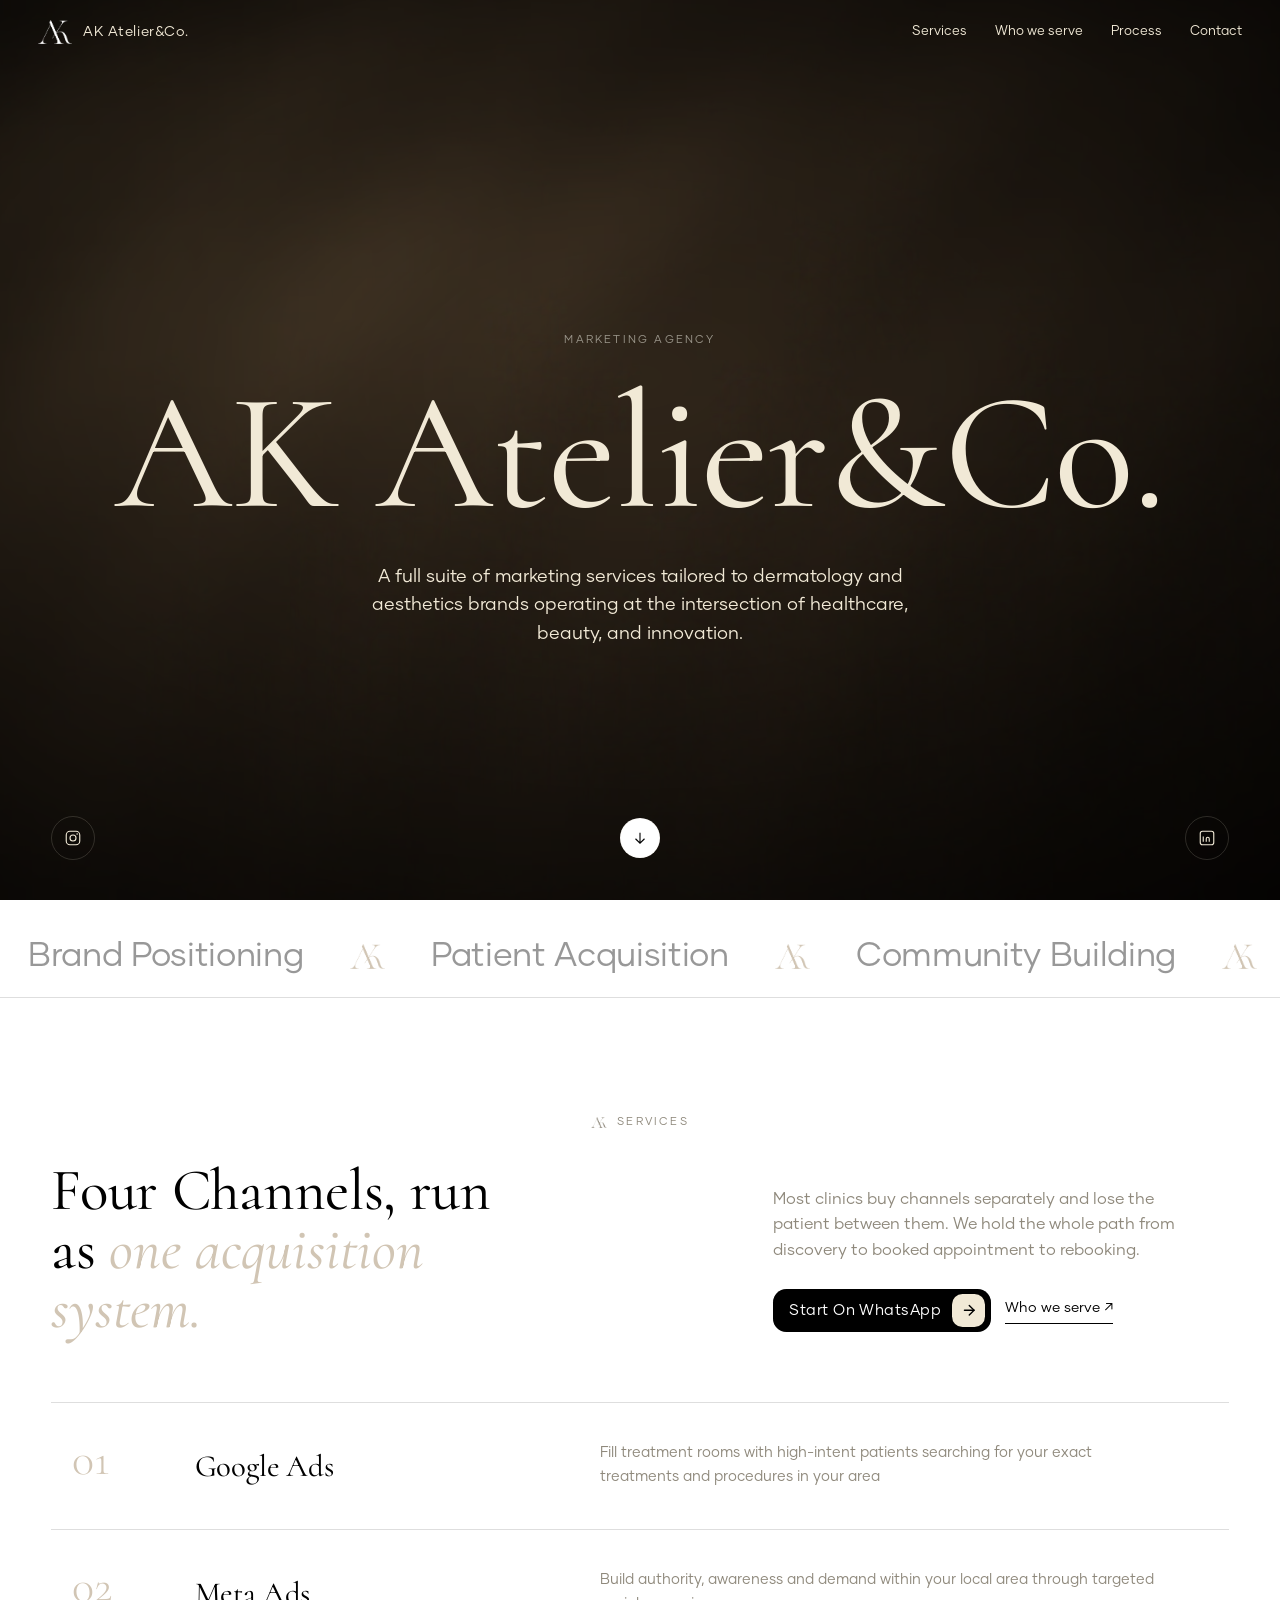
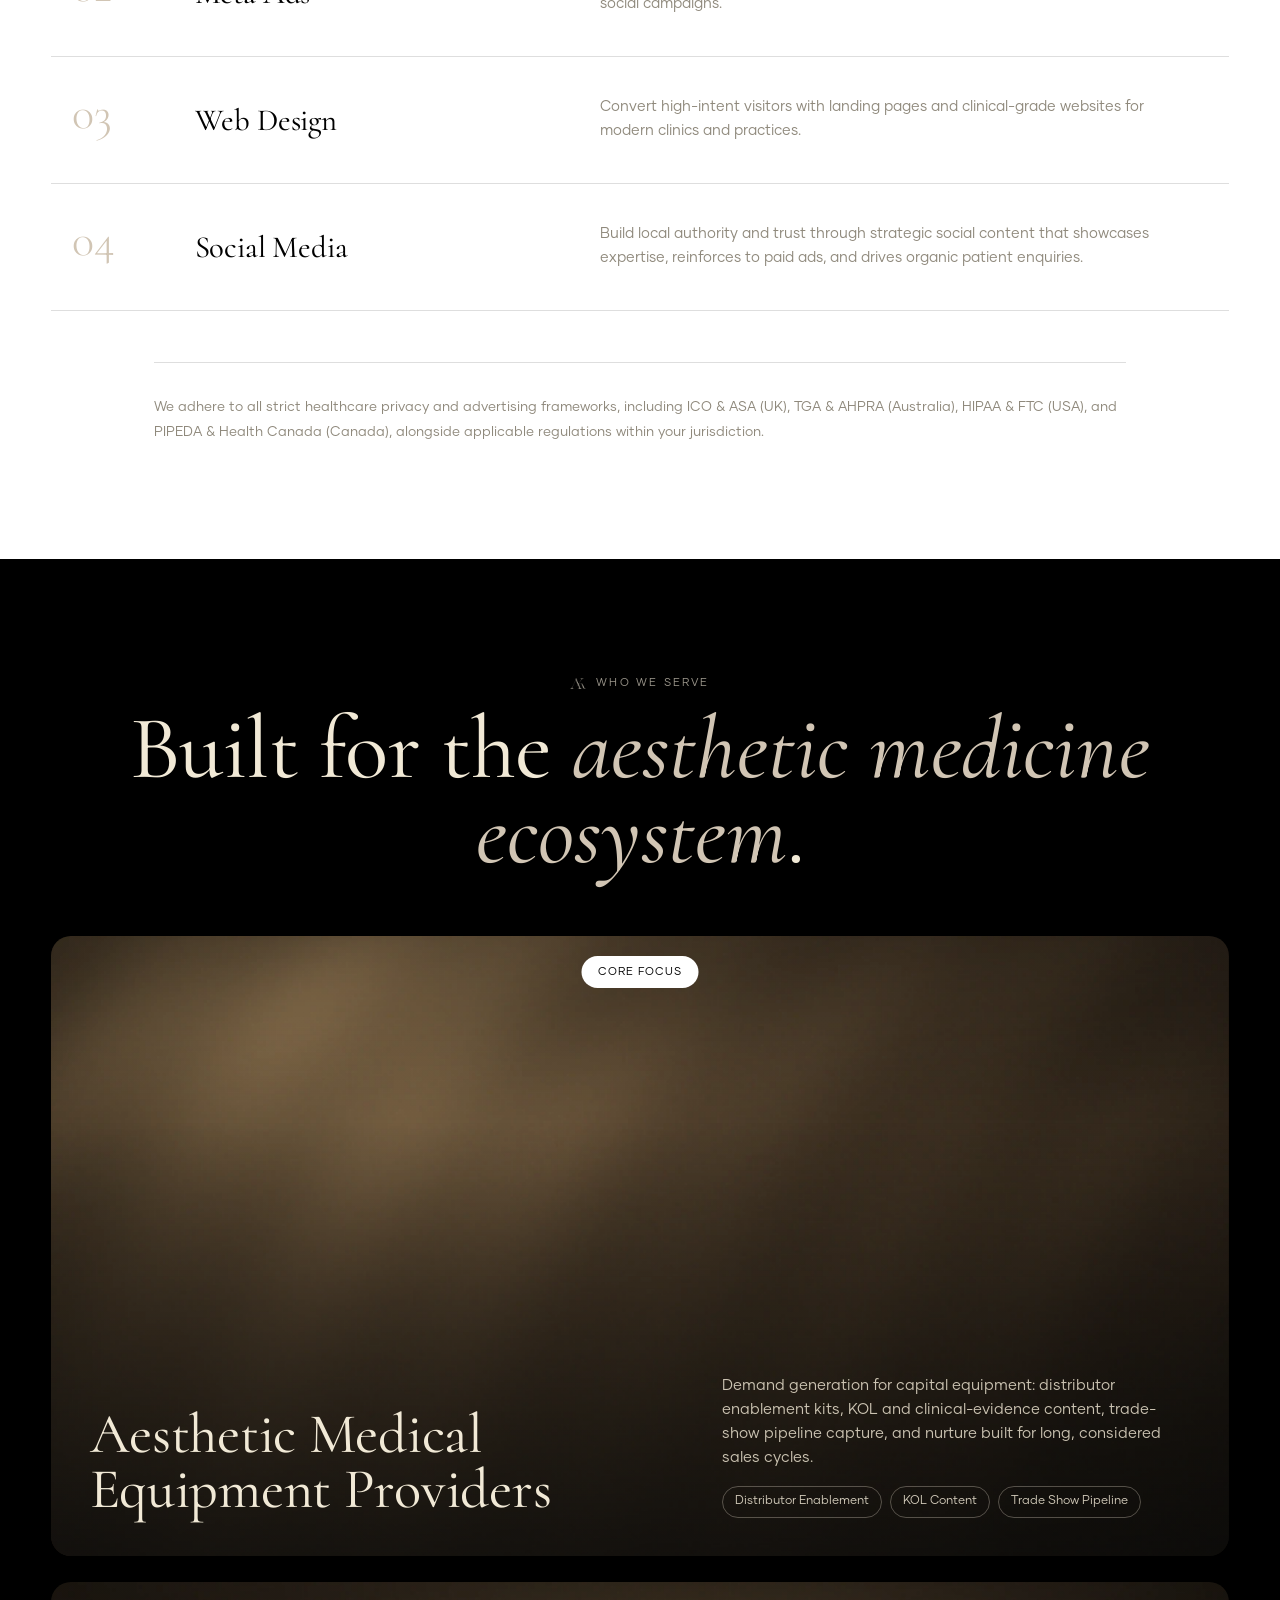
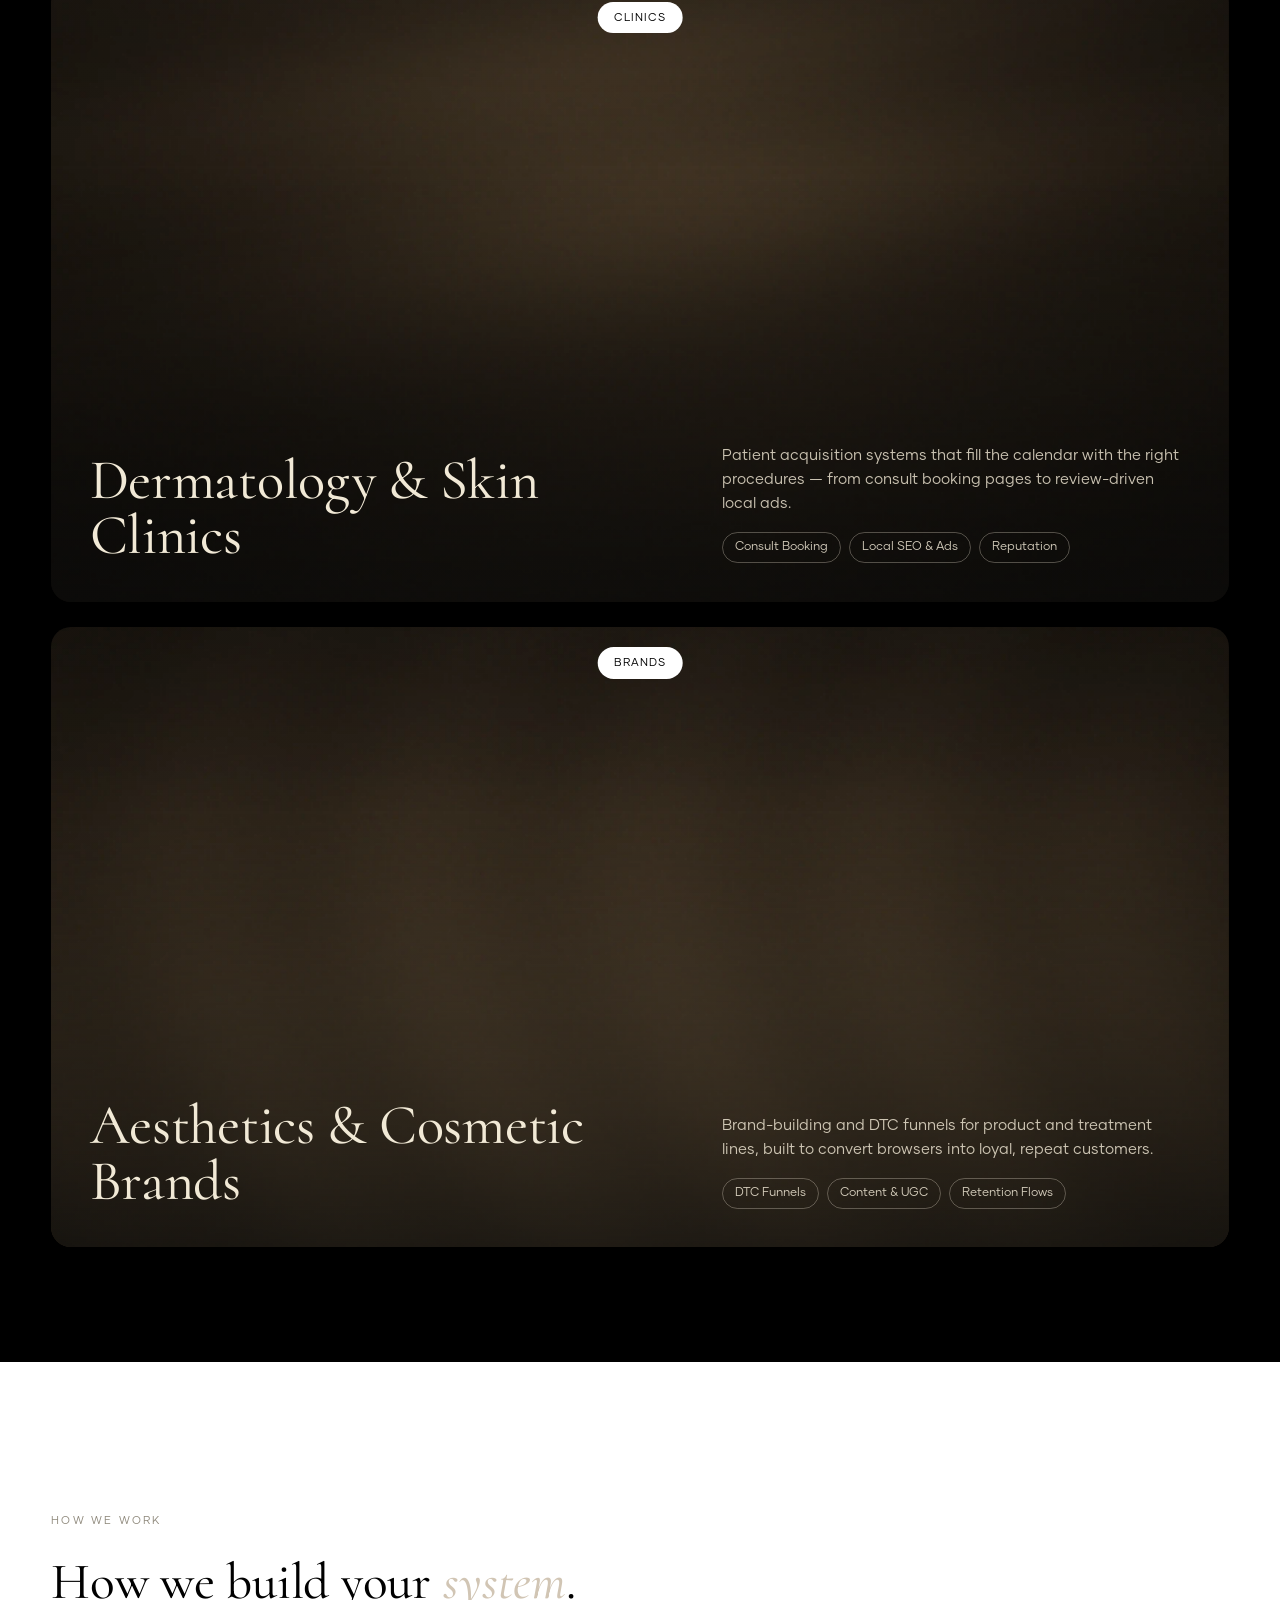
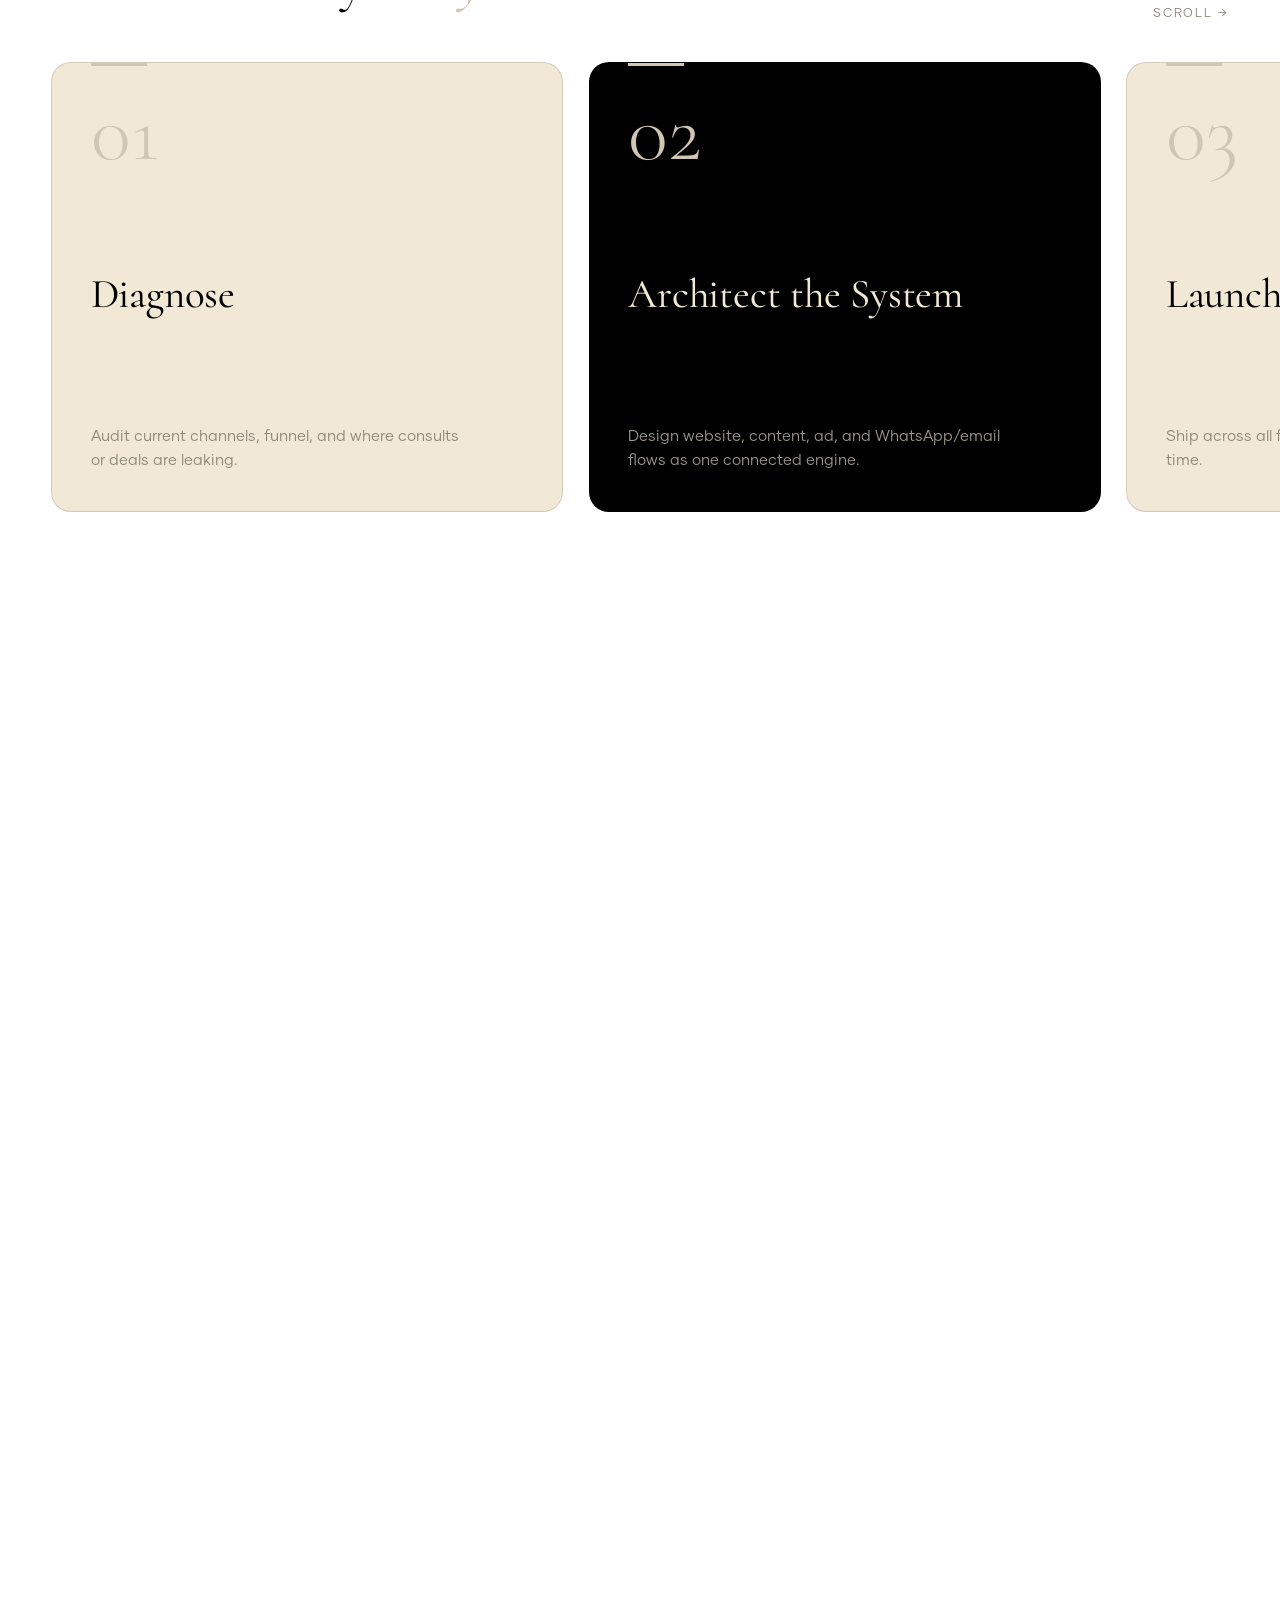
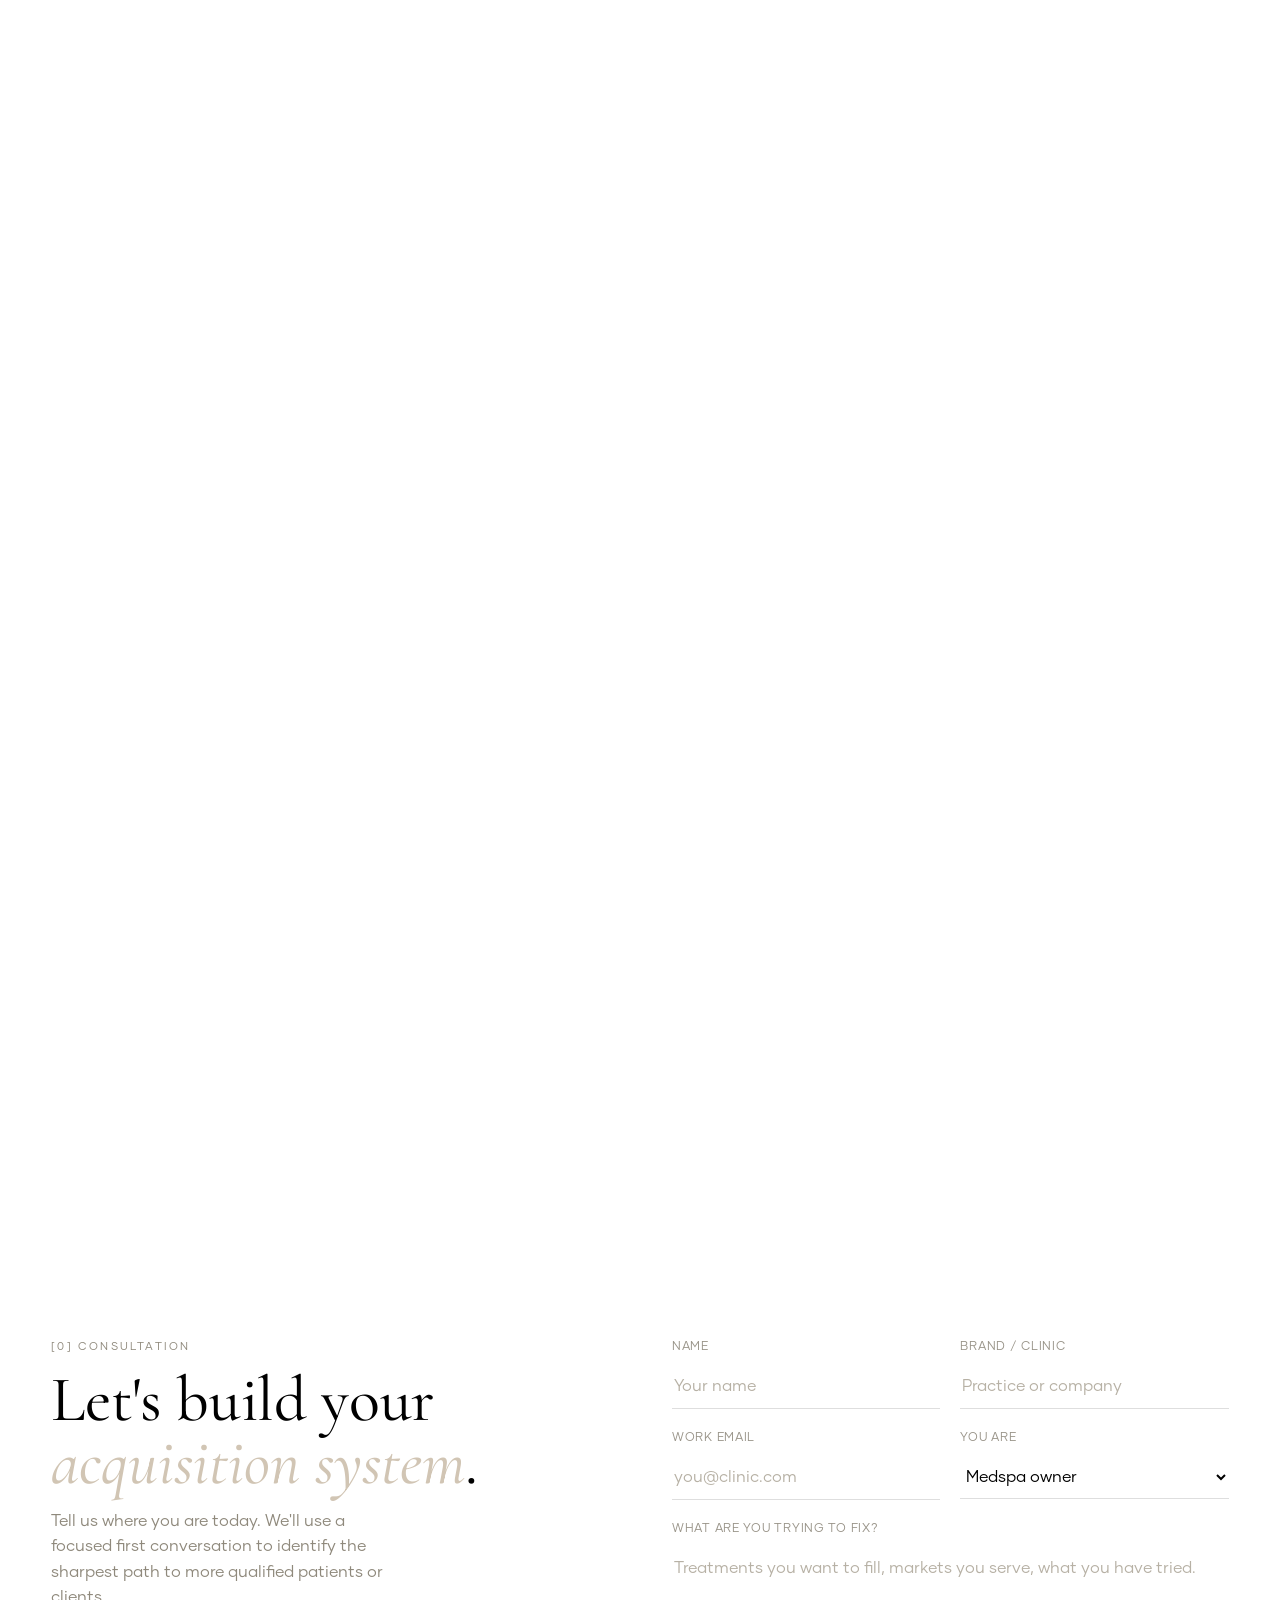
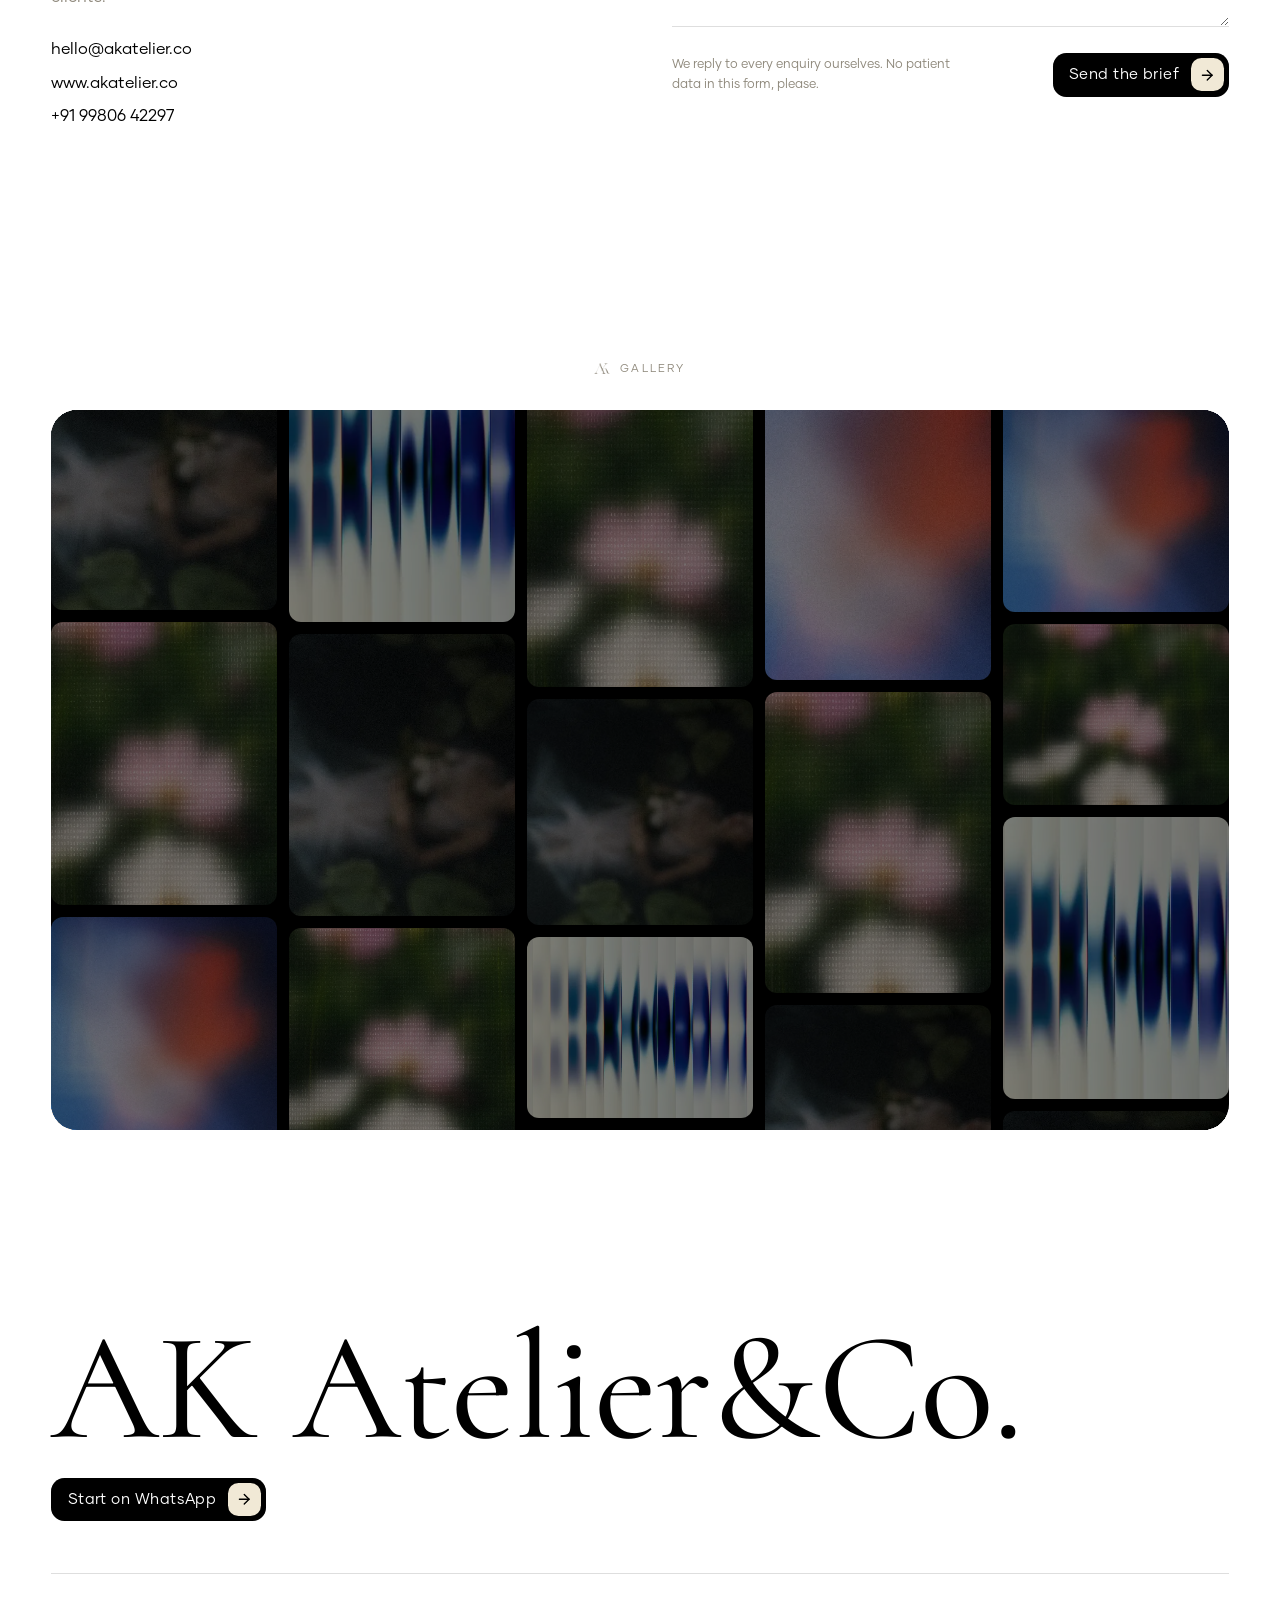
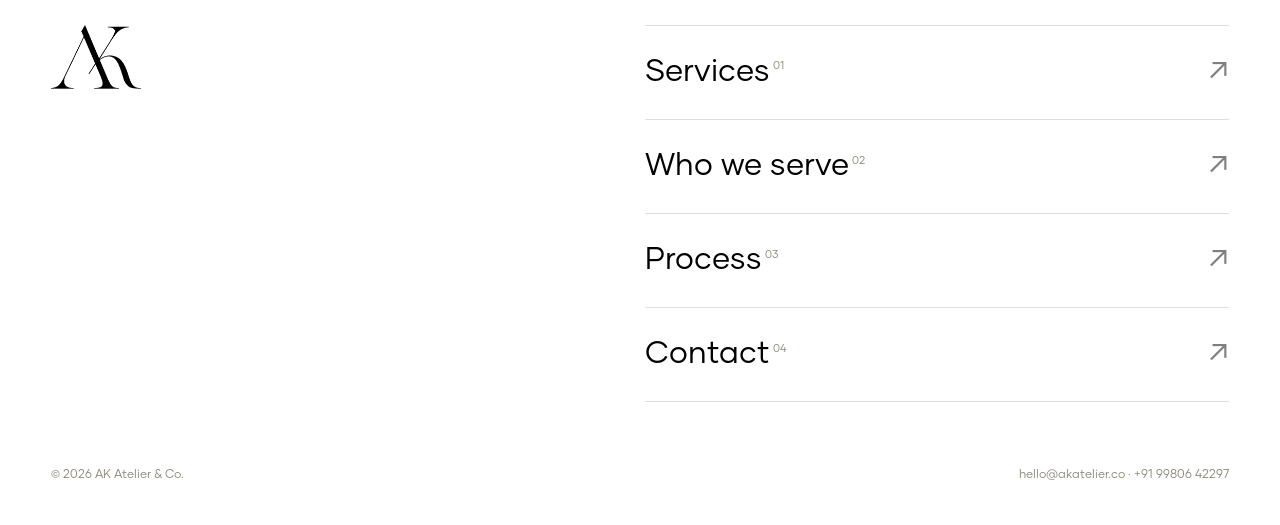
==== commit 4f20db16: "site-2: full-bleed hero/sections, AK monogram distinguisher (beige, centered), Services ledger + hov" ====
--- a/site-2.html
+++ b/site-2.html
@@ -1,416 +1,447 @@
-<!DOCTYPE html>
-<html lang="en"><head><meta charset="utf-8"><meta name="viewport" content="width=device-width,initial-scale=1">
-<title>AK Atelier & Co. — Marketing for Dermatology & Aesthetics</title>
-<style>
-@font-face{font-family:"Gilmer";src:url("assets/fonts/Gilmer-Light.otf") format("opentype");font-weight:300}
-@font-face{font-family:"Gilmer";src:url("assets/fonts/Gilmer-Regular.otf") format("opentype");font-weight:400}
-@font-face{font-family:"Satoshi";src:url("assets/fonts/Satoshi-Regular.otf") format("opentype");font-weight:400}
-/* Serif display + accent — Cormorant, offline stand-in for THE SEASONS (swap src to Seasons files when supplied) */
-@font-face{font-family:"Seasons";src:url("assets/fonts/Cormorant.ttf") format("truetype");font-weight:100 900;font-style:normal;font-display:swap}
-@font-face{font-family:"Seasons";src:url("assets/fonts/Cormorant-Italic.ttf") format("truetype");font-weight:100 900;font-style:italic;font-display:swap}
-:root{--serif:"Seasons",Georgia,serif;--bg:#FFFFFF;--bone:#F1E9D6;--greige:#E0D2B8;--taupe:#D1C5B4;--panel:#F1E9D6;--ink:#000000;--ink2:#141311;--muted:#8f897c;--dmuted:#9a958a;--line:rgba(0,0,0,.13);--dline:rgba(241,233,214,.16);--r:26px;--e:cubic-bezier(.22,1,.36,1)}
-*{margin:0;padding:0;box-sizing:border-box}
-html{scroll-behavior:smooth}
-body{background:var(--bg);color:var(--ink);font-family:"Gilmer",system-ui,sans-serif;font-weight:400;line-height:1.6;-webkit-font-smoothing:antialiased;overflow-x:hidden}
-.g{font-family:"Gilmer",sans-serif;font-weight:400}
-a{color:inherit;text-decoration:none}
-.shell{padding:clamp(10px,1.4vw,16px)}
-.wrap{max-width:1320px;margin:0 auto}
-.lab{font-family:"Gilmer";font-weight:400;font-size:11px;letter-spacing:.2em;text-transform:uppercase;color:var(--muted)}
-.lab.c{display:flex;align-items:center;justify-content:center;gap:10px}
-.lab.c::before{content:"✦";font-size:9px}
-.pill{display:inline-flex;align-items:center;gap:9px;font-family:"Gilmer";font-weight:400;font-size:14px;border-radius:100px;padding:15px 26px;transition:transform .2s}
-.pill:hover{transform:translateY(-2px)}
-.pill.dark{background:var(--ink);color:#fff}.pill.light{background:#fff;color:var(--ink)}
-.txt{display:inline-flex;align-items:center;gap:7px;font-family:"Gilmer";font-weight:400;font-size:14px;border-bottom:1px solid currentColor;padding-bottom:3px}
-.ph{position:relative;overflow:hidden;background:linear-gradient(145deg,#cbc9c4,#9a978f 45%,#3a3833)}
-.ph .im{position:absolute;inset:-8% 0;will-change:transform;background:inherit}
-.ph .cap{position:absolute;left:14px;bottom:12px;color:rgba(255,255,255,.85);font-family:"Gilmer";font-weight:400;font-size:10px;letter-spacing:.14em;text-transform:uppercase;z-index:2}
-.dark{background:var(--ink);color:#F1E9D6;border-radius:var(--r)}
-.dark .lab{color:var(--dmuted)}.dark .muted{color:var(--dmuted)}
-.rv{opacity:0;transform:translateY(18px);transition:opacity .8s var(--e),transform .8s var(--e)}
-.rv.in{opacity:1;transform:none}
-.rvl,.rvr{opacity:0;transition:opacity 1s var(--e),transform 1s var(--e)}
-.rvl{transform:translate(-34px,22px) scale(.975)}.rvr{transform:translate(34px,22px) scale(.975)}
-.rvl.in,.rvr.in{opacity:1;transform:none}
-.sec{padding:clamp(70px,9vw,130px) clamp(20px,4vw,52px)}
-
-/* NAV */
-.nav{display:flex;align-items:center;justify-content:space-between;padding:20px clamp(16px,3vw,40px);position:absolute;top:0;left:0;right:0;z-index:10}
-.nav .bl{display:flex;align-items:center;gap:11px;font-family:"Gilmer";font-weight:400;font-size:14px;letter-spacing:.04em}
-.nav .bl img{height:24px;filter:invert(1)}
-.nav .c{display:flex;gap:28px;font-family:"Gilmer";font-weight:400;font-size:13px}
-.nav .c a:hover{opacity:.6}
-@media(max-width:760px){.nav .c a:not(.cta){display:none}}
-
-/* HERO (ctrnsvzg hero) */
-.hero{position:relative;overflow:hidden;min-height:calc(100vh - 24px);display:flex;flex-direction:column;align-items:center;justify-content:center;text-align:center;padding:120px clamp(20px,4vw,52px) 40px}
-.hero .heromedia{position:absolute;inset:0;z-index:0}
-.hero .heromedia video{width:100%;height:100%;object-fit:cover;display:block}
-.hero .heromedia::after{content:"";position:absolute;inset:0;background:radial-gradient(125% 105% at 50% 42%,rgba(0,0,0,.32),rgba(0,0,0,.74))}
-.hero .eye,.hero h1,.hero .stmt{position:relative;z-index:2}
-.hero .soc{z-index:2}
-.hero .eye{margin-bottom:clamp(18px,3vw,30px)}
-.hero h1{font-family:"Gilmer";font-weight:400;letter-spacing:-.03em;line-height:.9;font-size:clamp(56px,13vw,220px)}
-.hero .stmt{margin-top:clamp(22px,3vw,34px);max-width:52ch;font-size:clamp(16px,1.4vw,20px);color:#F1E9D6}
-.hero .soc{position:absolute;left:clamp(20px,4vw,52px);right:clamp(20px,4vw,52px);bottom:clamp(24px,4vw,40px);display:flex;justify-content:space-between;align-items:center}
-.hero .soc a{width:44px;height:44px;border-radius:100px;border:1px solid var(--dline);display:grid;place-items:center;color:#F1E9D6;transition:background .25s}
-.hero .soc a:hover{background:rgba(241,233,214,.1)}
-.hero .soc .mid{width:40px;height:40px;border-radius:100px;background:#fff;color:#000;display:grid;place-items:center}
-@media(max-width:600px){.hero .soc{position:static;margin-top:40px;gap:10px}}
-/* marquee under hero */
-.marq{overflow:hidden;border-bottom:1px solid var(--line);margin-top:16px;opacity:.4}
-.track{display:inline-flex;white-space:nowrap;animation:sc 30s linear infinite}
-.track span{font-family:"Gilmer";font-weight:400;font-size:clamp(16px,2.6vw,34px);letter-spacing:-.01em;padding:14px 28px;color:var(--ink)}
-.track .d{color:var(--muted)}
-@keyframes sc{to{transform:translateX(-50%)}}
-
-/* 4 CHANNELS (brand-vision layout) */
-.chan{display:grid;grid-template-columns:1.18fr 1.35fr 1.18fr;gap:clamp(28px,4vw,72px);align-items:center;margin-top:clamp(44px,5vw,74px)}
-.chan .col{display:flex;flex-direction:column;gap:clamp(34px,4.2vw,62px)}
-.chan .col .blk{position:relative;display:flex;align-items:flex-start;gap:clamp(14px,1.4vw,24px);padding-top:clamp(20px,2.2vw,30px)}
-.chan .num{font-family:var(--serif);font-weight:300;font-size:clamp(46px,4.6vw,86px);line-height:.78;color:var(--taupe);flex:0 0 auto}
-.chan .bd{min-width:0}
-.chan .col:last-child .blk{flex-direction:row-reverse;text-align:right}
-.chan .col .blk::before{content:"";position:absolute;left:0;right:0;top:0;height:1px;background:var(--line);transform:scaleX(0);transition:transform 1s var(--e)}
-.chan .col .blk.in::before{transform:scaleX(1)}
-.rvl::before{transform-origin:left}.rvr::before{transform-origin:right}
-.chan .blk h3,.chan .blk p{opacity:0;transform:translateY(14px);transition:opacity .7s var(--e),transform .7s var(--e)}
-.chan .blk.in h3{opacity:1;transform:none;transition-delay:.18s}
-.chan .blk.in p{opacity:1;transform:none;transition-delay:.32s}
-.chan .col .blk h3{font-weight:400;font-size:clamp(22px,2vw,28px);margin-bottom:8px}
-.chan .col .blk p{color:var(--muted);font-size:14px}
-.chan .mid{text-align:center}
-.chan .mid h2{font-family:"Gilmer";font-weight:400;letter-spacing:-.025em;line-height:1.0;font-size:clamp(30px,4vw,56px)}
-.chan .mid h2 .dim{color:var(--muted)}
-.chan .mid p{margin:22px auto 30px;max-width:40ch;color:var(--muted);font-size:16px}
-.chan .mid .acts{display:flex;gap:14px;justify-content:center;flex-wrap:wrap}
-@media(max-width:900px){.chan{grid-template-columns:1fr}.chan .mid{order:-1}}
-.compliance{display:flex;gap:14px;align-items:flex-start;border-top:1px solid var(--line);margin-top:clamp(34px,4vw,54px);padding-top:clamp(22px,3vw,32px);color:var(--muted);font-size:13.5px;line-height:1.8;max-width:108ch;margin-left:auto;margin-right:auto}
-
-/* WHO WE SERVE (projects showcase) */
-.serve .top{text-align:center;margin-bottom:clamp(34px,5vw,60px)}
-.serve .top h2{font-family:"Gilmer";font-weight:400;letter-spacing:-.03em;line-height:.95;font-size:clamp(40px,7vw,110px);margin-top:14px}
-.showcase{display:flex;flex-direction:column;gap:clamp(16px,2vw,26px)}
-.scard{position:relative;border-radius:20px;overflow:hidden;min-height:clamp(360px,52vw,620px)}
-.scard .im{position:absolute;inset:-6% 0;will-change:transform;background-size:cover;background-position:center}
-.showcase .scard:nth-child(1) .im{background-image:url("assets/img/ak-d1.webp")}
-.showcase .scard:nth-child(2) .im{background-image:url("assets/img/ak-d2.webp")}
-.showcase .scard:nth-child(3) .im{background-image:url("assets/img/ak-d3.webp")}
-.scard::after{content:"";position:absolute;inset:0;background:linear-gradient(180deg,rgba(11,11,10,.15),transparent 30%,rgba(11,11,10,.72))}
-.scard .tag{position:absolute;top:20px;left:50%;transform:translateX(-50%);z-index:2;background:#fff;color:var(--ink);font-family:"Gilmer";font-weight:400;font-size:11px;letter-spacing:.1em;text-transform:uppercase;padding:7px 16px;border-radius:100px}
-.scard .cnt{position:absolute;left:clamp(22px,3vw,44px);right:clamp(22px,3vw,44px);bottom:clamp(24px,3vw,40px);z-index:2;color:#F1E9D6;display:grid;grid-template-columns:1.3fr 1fr;gap:24px;align-items:end}
-.scard .cnt h3{font-family:"Gilmer";font-weight:400;letter-spacing:-.02em;line-height:.98;font-size:clamp(30px,4.4vw,64px)}
-.scard .cnt .r p{color:rgba(241,233,214,.82);font-size:15px}
-.scard .cnt .tags{display:flex;flex-wrap:wrap;gap:8px;margin-top:16px}
-.scard .cnt .tags span{font-family:"Gilmer";font-size:12px;color:rgba(241,233,214,.85);border:1px solid rgba(241,233,214,.3);border-radius:100px;padding:5px 12px}
-@media(max-width:760px){.scard .cnt{grid-template-columns:1fr}.scard .cnt h3{font-size:34px}}
-
-/* PROCESS — pinned horizontal scroll */
-.hproc{position:relative;height:340vh;background:var(--bg)}
-.hproc-sticky{position:sticky;top:0;height:100vh;overflow:hidden;display:flex;flex-direction:column;justify-content:center}
-.hproc-head{padding:0 clamp(20px,4vw,52px);margin-bottom:clamp(24px,3vw,40px);display:flex;justify-content:space-between;align-items:flex-end;gap:20px;flex-wrap:wrap;max-width:1320px;margin-left:auto;margin-right:auto;width:100%}
-.hproc-head h2{font-family:"Gilmer";font-weight:300;letter-spacing:-.025em;font-size:clamp(30px,4vw,60px);margin-top:12px}
-.hproc-head .cue{font-family:"Gilmer";font-weight:400;font-size:12px;letter-spacing:.14em;text-transform:uppercase;color:var(--muted)}
-.hproc-track{display:flex;gap:clamp(16px,2vw,26px);padding:0 clamp(20px,4vw,52px);will-change:transform}
-.pstep{position:relative;overflow:hidden;flex:0 0 clamp(300px,40vw,520px);border:1px solid var(--line);border-radius:20px;padding:clamp(28px,3vw,44px);min-height:clamp(340px,50vh,500px);display:flex;flex-direction:column;justify-content:space-between;background:var(--panel);transition:transform .5s var(--e),box-shadow .5s var(--e)}
-.pstep::before{content:"";position:absolute;top:0;left:clamp(28px,3vw,44px);width:56px;height:3px;background:var(--taupe)}
-.pstep:hover{transform:translateY(-6px);box-shadow:0 26px 60px -32px rgba(0,0,0,.45)}
-.pstep .no{font-family:var(--serif);font-weight:300;font-size:clamp(58px,6.5vw,112px);line-height:.78;color:var(--taupe)}
-.pstep h3{letter-spacing:-.01em;font-size:clamp(28px,3.2vw,44px);margin:.3em 0 14px}
-.pstep p{color:var(--muted);font-size:15px;max-width:38ch}
-.pstep:nth-child(even){background:var(--ink);color:var(--bone)}
-.pstep:nth-child(even) p{color:var(--dmuted)}
-@media(max-width:760px){
-  .hproc{height:auto}
-  .hproc-sticky{position:static;height:auto;padding:clamp(70px,9vw,120px) 0}
-  .hproc-track{overflow-x:auto;scroll-snap-type:x mandatory;-webkit-overflow-scrolling:touch;transform:none!important;padding-bottom:12px}
-  .pstep{scroll-snap-align:start;flex:0 0 82%;min-height:auto}
-}
-@media(prefers-reduced-motion:reduce){
-  .hproc{height:auto}
-  .hproc-sticky{position:static;height:auto;padding:clamp(70px,9vw,120px) 0}
-  .hproc-track{overflow-x:auto;transform:none!important}
-}
-/* CONTACT (dark) */
-.contact .grid{display:grid;grid-template-columns:1fr 1fr;gap:clamp(30px,5vw,70px);align-items:start}
-.contact .l .lab{color:var(--muted)}.contact .l p{color:var(--muted)}
-.contact h2{font-family:"Gilmer";font-weight:400;letter-spacing:-.025em;line-height:.98;font-size:clamp(34px,5vw,72px);margin:14px 0}
-.contact .det{margin-top:26px;display:flex;flex-direction:column;gap:8px;font-family:"Gilmer";font-weight:400;font-size:16px}
-.contact .det a:hover{color:var(--muted)}
-.form{display:grid;gap:20px}
-.frow{display:grid;grid-template-columns:1fr 1fr;gap:20px}
-.field{display:flex;flex-direction:column;gap:8px}
-.field label{font-family:"Gilmer";font-weight:400;font-size:12px;letter-spacing:.06em;text-transform:uppercase;color:var(--dmuted)}
-.field input,.field select,.field textarea{background:transparent;border:none;border-bottom:1px solid var(--line);padding:12px 2px;font-family:inherit;font-size:16px;color:var(--ink)}
-.field input::placeholder,.field textarea::placeholder{color:#b7b1a5}
-.field input:focus,.field select:focus,.field textarea:focus{outline:none;border-color:var(--ink)}
-.field select{color:var(--ink)}.field select option{color:#000}
-.field textarea{resize:vertical;min-height:80px}
-.form .row{display:flex;justify-content:space-between;align-items:center;gap:16px;margin-top:6px}
-.form .note{color:var(--muted);font-size:12.5px;max-width:36ch}
-@media(max-width:820px){.contact .grid,.frow{grid-template-columns:1fr}}
-
-/* FOOTER (light) */
-.foot{background:var(--bg);padding:clamp(50px,6vw,90px) clamp(20px,4vw,52px) 40px}
-.foot .fbig{display:flex;justify-content:space-between;align-items:center;gap:24px;flex-wrap:wrap}
-.foot .fbig h2{font-family:"Gilmer";font-weight:300;letter-spacing:-.03em;line-height:.86;font-size:clamp(52px,12vw,180px)}
-.foot .rule{border-top:1px solid var(--line);margin:clamp(30px,4vw,54px) 0}
-.foot .lower{display:grid;grid-template-columns:1fr 1.1fr;gap:clamp(30px,5vw,80px);align-items:start}
-.foot .tag{display:flex;gap:12px;align-items:flex-start;font-family:"Gilmer";font-weight:400;letter-spacing:-.01em;font-size:clamp(22px,2.6vw,34px);line-height:1.12;max-width:20ch}
-.foot .tag img{height:clamp(44px,5vw,84px)}
-.foot .links .lnk{display:flex;justify-content:space-between;align-items:center;border-top:1px solid var(--line);padding:clamp(14px,1.8vw,22px) 0;font-family:"Gilmer";font-weight:400;font-size:clamp(22px,2.4vw,32px)}
-.foot .links .lnk:last-child{border-bottom:1px solid var(--line)}
-.foot .links .lnk .n{font-size:11px;color:var(--muted);vertical-align:super;margin-left:3px}
-.foot .links .lnk .ar{opacity:.5;transition:transform .25s,opacity .25s}
-.foot .links .lnk:hover .ar{opacity:1;transform:translate(3px,-3px)}
-.foot .fbot{display:flex;justify-content:space-between;gap:16px;flex-wrap:wrap;margin-top:clamp(40px,5vw,70px);color:var(--muted);font-family:"Gilmer";font-size:12px}
-@media(max-width:760px){.foot .lower{grid-template-columns:1fr}}
-@media(prefers-reduced-motion:reduce){
-  .hproc{height:auto}
-  .hproc-sticky{position:static;height:auto;padding:clamp(70px,9vw,120px) 0}
-  .hproc-track{overflow-x:auto;transform:none!important}
-}
-/* CONTACT (dark) */
-.contact .grid{display:grid;grid-template-columns:1fr 1fr;gap:clamp(30px,5vw,70px);align-items:start}
-.contact .l .lab{color:var(--muted)}.contact .l p{color:var(--muted)}
-.contact h2{font-family:"Gilmer";font-weight:400;letter-spacing:-.025em;line-height:.98;font-size:clamp(34px,5vw,72px);margin:14px 0}
-.contact .det{margin-top:26px;display:flex;flex-direction:column;gap:8px;font-family:"Gilmer";font-weight:400;font-size:16px}
-.contact .det a:hover{color:var(--muted)}
-.form{display:grid;gap:20px}
-.frow{display:grid;grid-template-columns:1fr 1fr;gap:20px}
-.field{display:flex;flex-direction:column;gap:8px}
-.field label{font-family:"Gilmer";font-weight:400;font-size:12px;letter-spacing:.06em;text-transform:uppercase;color:var(--dmuted)}
-.field input,.field select,.field textarea{background:transparent;border:none;border-bottom:1px solid var(--line);padding:12px 2px;font-family:inherit;font-size:16px;color:var(--ink)}
-.field input::placeholder,.field textarea::placeholder{color:#b7b1a5}
-.field input:focus,.field select:focus,.field textarea:focus{outline:none;border-color:var(--ink)}
-.field select{color:var(--ink)}.field select option{color:#000}
-.field textarea{resize:vertical;min-height:80px}
-.form .row{display:flex;justify-content:space-between;align-items:center;gap:16px;margin-top:6px}
-.form .note{color:var(--muted);font-size:12.5px;max-width:36ch}
-@media(max-width:820px){.contact .grid,.frow{grid-template-columns:1fr}}
-
-/* FOOTER */
-.foot .t{display:flex;justify-content:space-between;gap:24px;flex-wrap:wrap}
-.foot .c a{display:block;font-family:"Gilmer";font-weight:400;font-size:15px;margin-bottom:8px}
-.foot .c a:hover{opacity:.6}
-.foot .big{display:flex;justify-content:space-between;align-items:flex-end;gap:24px;margin-top:clamp(40px,6vw,80px)}
-.foot .big h2{font-family:"Gilmer";font-weight:400;letter-spacing:-.03em;line-height:.88;font-size:clamp(48px,10vw,160px)}
-.foot .big .up{width:52px;height:52px;border-radius:100px;border:1px solid var(--dline);display:grid;place-items:center;color:#F1E9D6}
-.foot .bot{border-top:1px solid var(--dline);margin-top:32px;padding-top:22px;display:flex;justify-content:space-between;gap:16px;flex-wrap:wrap;color:var(--dmuted);font-family:"Gilmer";font-size:12px}
-@media(prefers-reduced-motion:reduce){.rv{opacity:1!important;transform:none!important}.track{animation:none}}
-svg.i{width:18px;height:18px;stroke:currentColor;fill:none;stroke-width:1.5}
-.hero h1,.chan .mid h2,.serve .top h2,.scard .cnt h3,.proc .top h2,.prow h3,.contact h2,.foot .big h2{font-weight:300}/* GALLERY — masonry (multi-image) */
-.gallery{padding:clamp(70px,9vw,120px) clamp(20px,4vw,52px)}
-.gallery-box{position:relative;height:80vh;min-height:520px;overflow:hidden;border-radius:26px;background:#000;max-width:1360px;margin:0 auto}
-.gallery-box::after{content:"";position:absolute;inset:0;background:rgba(0,0,0,.5);z-index:2;pointer-events:none;border-radius:inherit}
-.gwall{display:flex;gap:12px;height:100%;align-items:flex-start}
-.gcol{flex:1;display:flex;flex-direction:column;gap:12px;will-change:transform}
-.gallery .lab{display:flex;justify-content:center;margin-bottom:clamp(28px,3vw,44px)}
-.gim{width:100%;border-radius:12px;background-size:cover;background-position:center}
-.gim.r34{aspect-ratio:3/4}.gim.r45{aspect-ratio:4/5}.gim.r11{aspect-ratio:1}.gim.r35{aspect-ratio:3/5}.gim.r54{aspect-ratio:5/4}
-.gm1{background:#1c1b18 url("assets/img/px-ether.webp") center/cover}
-.gm2{background:#2a2823 url("assets/img/px-bloom.webp") center/cover}
-.gm3{background:#232019 url("assets/img/px-florals.webp") center/cover}
-.gm4{background:#141311 url("assets/img/px-veil.webp") center/cover}
-@media(max-width:900px){.gwall .gcol:nth-child(n+4){display:none}}
-@media(max-width:560px){.gwall .gcol:nth-child(n+3){display:none}}
-/* Button — Uiverse (d4niz) */
-.contactButton{background:var(--ink);color:#fff;font-family:"Gilmer",sans-serif;padding:.45em;padding-left:1.1em;font-size:15px;font-weight:400;border-radius:.9em;border:none;cursor:pointer;letter-spacing:.03em;display:inline-flex;align-items:center;box-shadow:inset 0 0 1.6em -.6em #000;overflow:hidden;position:relative;height:2.9em;padding-right:3.3em;text-decoration:none;white-space:nowrap}
-.contactButton .iconButton{position:absolute;display:flex;align-items:center;justify-content:center;height:2.2em;width:2.2em;border-radius:.7em;background:var(--bone);right:.35em;transition:all .3s;z-index:1}
-.contactButton:hover .iconButton{width:calc(100% - .6em)}
-.contactButton:hover{transform:translate(-.05em,-.05em);box-shadow:.15em .15em var(--taupe)}
-.contactButton:active{transform:translate(.05em,.05em);box-shadow:.05em .05em var(--taupe)}
-.contactButton svg{width:1.1em;height:1.1em;stroke:#000;transition:transform .3s}
-.contactButton:hover svg{transform:translateX(.12em)}
-/* ===== TYPE SYSTEM (brand guidelines): serif headings + serif-italic accents, Gilmer body ===== */
-.hero h1,.chan .mid h2,.chan .col .blk h3,.serve .top h2,.scard .cnt h3,.hproc-head h2,.pstep h3,.contact h2,.foot .fbig h2,.foot .big h2{font-family:var(--serif);font-style:normal;font-weight:440;font-optical-sizing:auto;font-variation-settings:"SOFT" 0,"WONK" 0;letter-spacing:-.005em}
-.ac,.chan .mid h2 .dim{font-family:var(--serif);font-style:italic;font-weight:440;font-optical-sizing:auto;font-variation-settings:"SOFT" 0,"WONK" 0;letter-spacing:0;color:var(--taupe)}
-</style></head>
-<body><div class="shell">
-
-<!-- HERO -->
-<header class="dark hero">
-  <div class="heromedia"><video autoplay muted loop playsinline poster="assets/img/ak-hero.webp"><source src="assets/video/ak-hero.webm" type="video/webm"><source src="assets/video/ak-hero.mp4" type="video/mp4"></video></div>
-  <div class="nav">
-    <div class="bl"><img src="assets/logo/AK-monogram.png" alt="AK">AK Atelier&amp;Co.</div>
-    <div class="c"><a href="#channels">Services</a><a href="#serve">Who we serve</a><a href="#process">Process</a><a class="cta" href="#contact">Contact</a></div>
-  </div>
-  <div class="eye lab">Marketing Agency</div>
-  <h1 class="g">AK Atelier&amp;Co.</h1>
-  <p class="stmt">A full suite of marketing services tailored to dermatology and aesthetics brands operating at the intersection of healthcare, beauty, and innovation.</p>
-  <div class="soc">
-    <a href="#" aria-label="Instagram"><svg class="i" viewBox="0 0 24 24"><rect x="3" y="3" width="18" height="18" rx="5"/><circle cx="12" cy="12" r="4"/><circle cx="17.5" cy="6.5" r="1" fill="currentColor" stroke="none"/></svg></a>
-    <a class="mid" href="#contact" aria-label="Scroll"><svg class="i" viewBox="0 0 24 24"><path d="M12 5v14M6 13l6 6 6-6"/></svg></a>
-    <a href="#" aria-label="LinkedIn"><svg class="i" viewBox="0 0 24 24"><rect x="3" y="3" width="18" height="18" rx="3"/><path d="M7 10v7M7 7v.01M11 17v-4a2 2 0 0 1 4 0v4"/></svg></a>
-  </div>
-</header>
-
-<!-- marquee -->
-<div class="marq"><div class="track">
-  <span>Brand Positioning</span><span class="d">✦</span><span>Patient Acquisition</span><span class="d">✦</span><span>Community Building</span><span class="d">✦</span>
-  <span>Brand Positioning</span><span class="d">✦</span><span>Patient Acquisition</span><span class="d">✦</span><span>Community Building</span><span class="d">✦</span>
-</div></div>
-
-<!-- 4 CHANNELS (brand-vision layout) -->
-<section class="sec wrap" id="channels">
-  <div class="lab c">Services</div>
-  <div class="chan">
-    <div class="col">
-      <div class="blk rvl"><span class="num">01</span><div class="bd"><h3 class="g">Google Ads</h3><p>Fill treatment rooms with high-intent patients searching for your exact treatments and procedures in your area</p></div></div>
-      <div class="blk rvl"><span class="num">02</span><div class="bd"><h3 class="g">Web Design</h3><p>Convert high-intent visitors with landing pages and clinical-grade websites for modern clinics and practices.</p></div></div>
-    </div>
-    <div class="mid rv">
-      <h2 class="g">Four Channels, run as <span class="dim">one acquisition system.</span></h2>
-      <p>Most clinics buy channels separately and lose the patient between them. We hold the whole path from discovery to booked appointment to rebooking.</p>
-      <div class="acts"><a class="contactButton" href="#contact"><span>Start On WhatsApp</span><div class="iconButton"><svg viewBox="0 0 24 24" fill="none" stroke="#fff" stroke-width="2" stroke-linecap="round" stroke-linejoin="round"><line x1="5" y1="12" x2="19" y2="12"/><polyline points="12 5 19 12 12 19"/></svg></div></a><a class="txt" href="#serve">Who we serve ↗</a></div>
-    </div>
-    <div class="col">
-      <div class="blk rvr"><span class="num">03</span><div class="bd"><h3 class="g">Meta Ads</h3><p>Build authority, awareness and demand within your local area through targeted social campaigns.</p></div></div>
-      <div class="blk rvr"><span class="num">04</span><div class="bd"><h3 class="g">Social Media</h3><p>Build local authority and trust through strategic social content that showcases expertise, reinforces to paid ads, and drives organic patient enquiries.</p></div></div>
-    </div>
-  </div>
-  <p class="compliance rv">We adhere to all strict healthcare privacy and advertising frameworks, including ICO &amp; ASA (UK), TGA &amp; AHPRA (Australia), HIPAA &amp; FTC (USA), and PIPEDA &amp; Health Canada (Canada), alongside applicable regulations within your jurisdiction.</p>
-</section>
-
-<!-- WHO WE SERVE (projects showcase) -->
-<section class="dark sec serve" id="serve">
-  <div class="wrap">
-    <div class="top"><div class="lab c">Who we serve</div><h2 class="g">Built for the <span class="ac">aesthetic medicine ecosystem</span>.</h2></div>
-    <div class="showcase">
-      <div class="scard rv"><div class="im ph"></div><span class="tag">Core Focus</span><div class="cnt"><h3 class="g">Aesthetic Medical Equipment Providers</h3><div class="r"><p>Demand generation for capital equipment: distributor enablement kits, KOL and clinical-evidence content, trade-show pipeline capture, and nurture built for long, considered sales cycles.</p><div class="tags"><span>Distributor Enablement</span><span>KOL Content</span><span>Trade Show Pipeline</span></div></div></div></div>
-      <div class="scard rv"><div class="im ph"></div><span class="tag">Clinics</span><div class="cnt"><h3 class="g">Dermatology &amp; Skin Clinics</h3><div class="r"><p>Patient acquisition systems that fill the calendar with the right procedures — from consult booking pages to review-driven local ads.</p><div class="tags"><span>Consult Booking</span><span>Local SEO &amp; Ads</span><span>Reputation</span></div></div></div></div>
-      <div class="scard rv"><div class="im ph"></div><span class="tag">Brands</span><div class="cnt"><h3 class="g">Aesthetics &amp; Cosmetic Brands</h3><div class="r"><p>Brand-building and DTC funnels for product and treatment lines, built to convert browsers into loyal, repeat customers.</p><div class="tags"><span>DTC Funnels</span><span>Content &amp; UGC</span><span>Retention Flows</span></div></div></div></div>
-    </div>
-  </div>
-</section>
-
-<!-- PROCESS (horizontal scroll) -->
-<section class="hproc" id="process">
-  <div class="hproc-sticky">
-    <div class="hproc-head">
-      <div><div class="lab">How we work</div><h2 class="g">How we build your <span class="ac">system</span>.</h2></div>
-      <span class="cue">Scroll →</span>
-    </div>
-    <div class="hproc-track">
-      <article class="pstep"><span class="no">01</span><h3 class="g">Diagnose</h3><p>Audit current channels, funnel, and where consults or deals are leaking.</p></article>
-      <article class="pstep"><span class="no">02</span><h3 class="g">Architect the System</h3><p>Design website, content, ad, and WhatsApp/email flows as one connected engine.</p></article>
-      <article class="pstep"><span class="no">03</span><h3 class="g">Launch</h3><p>Ship across all four channels together, not one at a time.</p></article>
-      <article class="pstep"><span class="no">04</span><h3 class="g">Optimize &amp; Scale</h3><p>Weekly optimization against booked consults and closed deals — not vanity metrics.</p></article>
-    </div>
-  </div>
-</section>
-
-<!-- CONTACT (dark) -->
-<section class="sec contact" id="contact">
-  <div class="wrap grid">
-    <div class="l">
-      <div class="lab">[0] Consultation</div>
-      <h2 class="g">Let's build your <span class="ac">acquisition system</span>.</h2>
-      <p class="muted" style="max-width:34ch">Tell us where you are today. We'll use a focused first conversation to identify the sharpest path to more qualified patients or clients.</p>
-      <div class="det"><a href="mailto:hello@akatelier.co">hello@akatelier.co</a><a href="http://www.akatelier.co">www.akatelier.co</a><span class="muted">+91 99806 42297</span></div>
-    </div>
-    <form class="form" onsubmit="return false">
-      <div class="frow"><div class="field"><label>Name</label><input placeholder="Your name"></div><div class="field"><label>Brand / clinic</label><input placeholder="Practice or company"></div></div>
-      <div class="frow"><div class="field"><label>Work email</label><input type="email" placeholder="you@clinic.com"></div><div class="field"><label>You are</label><select><option>Medspa owner</option><option>Dermatology clinic</option><option>Aesthetic brand</option><option>Equipment provider</option><option>Other</option></select></div></div>
-      <div class="field"><label>What are you trying to fix?</label><textarea placeholder="Treatments you want to fill, markets you serve, what you have tried."></textarea></div>
-      <div class="row"><p class="note">We reply to every enquiry ourselves. No patient data in this form, please.</p><a class="contactButton" href="#"><span>Send the brief</span><div class="iconButton"><svg viewBox="0 0 24 24" fill="none" stroke="#fff" stroke-width="2" stroke-linecap="round" stroke-linejoin="round"><line x1="5" y1="12" x2="19" y2="12"/><polyline points="12 5 19 12 12 19"/></svg></div></a></div>
-    </form>
-  </div>
-</section>
-
-<!-- GALLERY (multi-image) -->
-<section class="gallery">
-  <div class="lab c" style="justify-content:center;margin-bottom:clamp(20px,2.5vw,34px)">Gallery</div>
-  <div class="gallery-box">
-    <div class="gwall">
-    <div class="gcol">
-      <div class="gim r34 gm1"></div>
-      <div class="gim r45 gm3"></div>
-      <div class="gim r11 gm2"></div>
-      <div class="gim r35 gm4"></div>
-    </div>
-    <div class="gcol">
-      <div class="gim r54 gm2"></div>
-      <div class="gim r34 gm4"></div>
-      <div class="gim r45 gm1"></div>
-      <div class="gim r11 gm3"></div>
-    </div>
-    <div class="gcol">
-      <div class="gim r34 gm3"></div>
-      <div class="gim r11 gm1"></div>
-      <div class="gim r54 gm4"></div>
-      <div class="gim r45 gm2"></div>
-    </div>
-    <div class="gcol">
-      <div class="gim r45 gm4"></div>
-      <div class="gim r35 gm2"></div>
-      <div class="gim r34 gm3"></div>
-      <div class="gim r11 gm1"></div>
-    </div>
-    <div class="gcol">
-      <div class="gim r11 gm2"></div>
-      <div class="gim r54 gm3"></div>
-      <div class="gim r45 gm4"></div>
-      <div class="gim r34 gm1"></div>
-    </div>
-    </div>
-  </div>
-</section>
-
-<!-- FOOTER -->
-<footer class="foot">
-  <div class="wrap">
-    <div class="fbig"><h2 class="g">AK Atelier&amp;Co.</h2><a class="contactButton" href="#contact"><span>Start on WhatsApp</span><div class="iconButton"><svg viewBox="0 0 24 24" fill="none" stroke="#fff" stroke-width="2" stroke-linecap="round" stroke-linejoin="round"><line x1="5" y1="12" x2="19" y2="12"/><polyline points="12 5 19 12 12 19"/></svg></div></a></div>
-    <div class="rule"></div>
-    <div class="lower">
-      <div class="tag"><img src="assets/logo/AK-monogram.png" alt="AK"></div>
-      <div class="links">
-        <a class="lnk" href="#channels"><span>Services<span class="n">01</span></span><span class="ar">↗</span></a>
-        <a class="lnk" href="#serve"><span>Who we serve<span class="n">02</span></span><span class="ar">↗</span></a>
-        <a class="lnk" href="#process"><span>Process<span class="n">03</span></span><span class="ar">↗</span></a>
-        <a class="lnk" href="#contact"><span>Contact<span class="n">04</span></span><span class="ar">↗</span></a>
-      </div>
-    </div>
-    <div class="fbot"><span>© 2026 AK Atelier &amp; Co.</span><span>hello@akatelier.co · +91 99806 42297</span></div>
-  </div>
-</footer>
-
-</div>
-<script>
-const io=new IntersectionObserver(es=>es.forEach(e=>{if(e.isIntersecting){e.target.classList.add('in');io.unobserve(e.target)}}),{threshold:.12});
-document.querySelectorAll('.rv,.rvl,.rvr').forEach((el,i)=>{el.style.transitionDelay=(Math.min(i%3,2)*80)+'ms';io.observe(el)});
-const par=[...document.querySelectorAll('.scard .im')];let tk=false;
-function pf(){const vh=innerHeight;par.forEach(el=>{const r=el.parentElement.getBoundingClientRect();const c=(r.top+r.height/2-vh/2)/vh;el.style.transform='translate3d(0,'+(c*-9).toFixed(1)+'px,0)'});tk=false}
-addEventListener('scroll',()=>{if(!tk){requestAnimationFrame(pf);tk=true}},{passive:true});pf();
-
-(function(){
-  const hp=document.getElementById('process');const track=hp&&hp.querySelector('.hproc-track');if(!track)return;
-  const rm=matchMedia('(prefers-reduced-motion:reduce)');
-  let tk=false;
-  function hs(){
-    if(innerWidth<=760||rm.matches){track.style.transform='';return;}
-    const total=hp.offsetHeight-innerHeight;
-    const prog=Math.min(1,Math.max(0,(-hp.getBoundingClientRect().top)/total));
-    const dist=Math.max(0,track.scrollWidth-innerWidth);
-    track.style.transform='translate3d('+(-prog*dist).toFixed(1)+'px,0,0)';tk=false;
-  }
-  addEventListener('scroll',function(){if(!tk){requestAnimationFrame(hs);tk=true}},{passive:true});
-  addEventListener('resize',hs);hs();
-})();
-
-(function(){
-  const box=document.querySelector('.gallery-box');if(!box)return;
-  const cols=[...box.querySelectorAll('.gcol')];let tk=false;
-  function gp(){
-    const r=box.getBoundingClientRect(),vh=innerHeight,ch=box.clientHeight;
-    const prog=Math.min(1,Math.max(0,(vh-r.top)/(vh+r.height)));
-    cols.forEach((c,i)=>{const dir=i%2?1:-1;const extra=c.scrollHeight-ch;const base=-Math.max(0,extra)/2;
-      const A=Math.min(Math.max(0,extra/2-24),150);const off=(prog-0.5)*2*A;
-      c.style.transform='translate3d(0,'+(base+dir*off).toFixed(1)+'px,0)';});
-    tk=false;
-  }
-  addEventListener('scroll',function(){if(!tk){requestAnimationFrame(gp);tk=true}},{passive:true});addEventListener('resize',gp);gp();
-})();
-</script>
-</body></html>
+<!DOCTYPE html>
+<html lang="en"><head><meta charset="utf-8"><meta name="viewport" content="width=device-width,initial-scale=1">
+<title>AK Atelier & Co. — Marketing for Dermatology & Aesthetics</title>
+<style>
+@font-face{font-family:"Gilmer";src:url("assets/fonts/Gilmer-Light.otf") format("opentype");font-weight:300}
+@font-face{font-family:"Gilmer";src:url("assets/fonts/Gilmer-Regular.otf") format("opentype");font-weight:400}
+@font-face{font-family:"Satoshi";src:url("assets/fonts/Satoshi-Regular.otf") format("opentype");font-weight:400}
+/* Serif display + accent — Cormorant, offline stand-in for THE SEASONS (swap src to Seasons files when supplied) */
+@font-face{font-family:"Seasons";src:url("assets/fonts/Cormorant.ttf") format("truetype");font-weight:100 900;font-style:normal;font-display:swap}
+@font-face{font-family:"Seasons";src:url("assets/fonts/Cormorant-Italic.ttf") format("truetype");font-weight:100 900;font-style:italic;font-display:swap}
+:root{--serif:"Seasons",Georgia,serif;--bg:#FFFFFF;--bone:#F1E9D6;--greige:#E0D2B8;--taupe:#D1C5B4;--panel:#F1E9D6;--ink:#000000;--ink2:#141311;--muted:#8f897c;--dmuted:#9a958a;--line:rgba(0,0,0,.13);--dline:rgba(241,233,214,.16);--r:26px;--e:cubic-bezier(.22,1,.36,1)}
+*{margin:0;padding:0;box-sizing:border-box}
+html{scroll-behavior:smooth}
+body{background:var(--bg);color:var(--ink);font-family:"Gilmer",system-ui,sans-serif;font-weight:400;line-height:1.6;-webkit-font-smoothing:antialiased;overflow-x:hidden}
+.g{font-family:"Gilmer",sans-serif;font-weight:400}
+a{color:inherit;text-decoration:none}
+.shell{padding:0}
+.wrap{max-width:1320px;margin:0 auto}
+.lab{font-family:"Gilmer";font-weight:400;font-size:11px;letter-spacing:.2em;text-transform:uppercase;color:var(--muted)}
+.lab.c{display:flex;align-items:center;justify-content:center;gap:10px}
+.lab.c::before{content:"";flex:0 0 auto;width:16px;height:12px;background:currentColor;-webkit-mask:url("assets/logo/AK-monogram.png") center/contain no-repeat;mask:url("assets/logo/AK-monogram.png") center/contain no-repeat}
+.pill{display:inline-flex;align-items:center;gap:9px;font-family:"Gilmer";font-weight:400;font-size:14px;border-radius:100px;padding:15px 26px;transition:transform .2s}
+.pill:hover{transform:translateY(-2px)}
+.pill.dark{background:var(--ink);color:#fff}.pill.light{background:#fff;color:var(--ink)}
+.txt{display:inline-flex;align-items:center;gap:7px;font-family:"Gilmer";font-weight:400;font-size:14px;border-bottom:1px solid currentColor;padding-bottom:3px}
+.ph{position:relative;overflow:hidden;background:linear-gradient(145deg,#cbc9c4,#9a978f 45%,#3a3833)}
+.ph .im{position:absolute;inset:-8% 0;will-change:transform;background:inherit}
+.ph .cap{position:absolute;left:14px;bottom:12px;color:rgba(255,255,255,.85);font-family:"Gilmer";font-weight:400;font-size:10px;letter-spacing:.14em;text-transform:uppercase;z-index:2}
+.dark{background:var(--ink);color:#F1E9D6}
+.dark .lab{color:var(--dmuted)}.dark .muted{color:var(--dmuted)}
+.rv{opacity:0;transform:translateY(18px);transition:opacity .8s var(--e),transform .8s var(--e)}
+.rv.in{opacity:1;transform:none}
+.rvl,.rvr{opacity:0;transition:opacity 1s var(--e),transform 1s var(--e)}
+.rvl{transform:translate(-34px,22px) scale(.975)}.rvr{transform:translate(34px,22px) scale(.975)}
+.rvl.in,.rvr.in{opacity:1;transform:none}
+.sec{padding:clamp(70px,9vw,130px) clamp(20px,4vw,52px)}
+
+/* NAV */
+.nav{display:flex;align-items:center;justify-content:space-between;padding:20px clamp(16px,3vw,40px);position:absolute;top:0;left:0;right:0;z-index:10}
+.nav .bl{display:flex;align-items:center;gap:11px;font-family:"Gilmer";font-weight:400;font-size:14px;letter-spacing:.04em}
+.nav .bl img{height:24px;filter:invert(1)}
+.nav .c{display:flex;gap:28px;font-family:"Gilmer";font-weight:400;font-size:13px}
+.nav .c a:hover{opacity:.6}
+@media(max-width:760px){.nav .c a:not(.cta){display:none}}
+
+/* HERO (ctrnsvzg hero) */
+.hero{position:relative;overflow:hidden;min-height:100vh;display:flex;flex-direction:column;align-items:center;justify-content:center;text-align:center;padding:120px clamp(20px,4vw,52px) 40px}
+.hero .heromedia{position:absolute;inset:0;z-index:0}
+.hero .heromedia video{width:100%;height:100%;object-fit:cover;display:block}
+.hero .heromedia::after{content:"";position:absolute;inset:0;background:radial-gradient(125% 105% at 50% 42%,rgba(0,0,0,.32),rgba(0,0,0,.74))}
+.hero .eye,.hero h1,.hero .stmt{position:relative;z-index:2}
+.hero .soc{z-index:2}
+.hero .eye{margin-bottom:clamp(18px,3vw,30px)}
+.hero h1{font-family:"Gilmer";font-weight:400;letter-spacing:-.03em;line-height:.9;font-size:clamp(56px,13vw,220px)}
+.hero .stmt{margin-top:clamp(22px,3vw,34px);max-width:52ch;font-size:clamp(16px,1.4vw,20px);color:#F1E9D6}
+.hero .soc{position:absolute;left:clamp(20px,4vw,52px);right:clamp(20px,4vw,52px);bottom:clamp(24px,4vw,40px);display:flex;justify-content:space-between;align-items:center}
+.hero .soc a{width:44px;height:44px;border-radius:100px;border:1px solid var(--dline);display:grid;place-items:center;color:#F1E9D6;transition:background .25s}
+.hero .soc a:hover{background:rgba(241,233,214,.1)}
+.hero .soc .mid{width:40px;height:40px;border-radius:100px;background:#fff;color:#000;display:grid;place-items:center}
+@media(max-width:600px){.hero .soc{position:static;margin-top:40px;gap:10px}}
+/* marquee under hero */
+.marq{overflow:hidden;border-bottom:1px solid var(--line);margin-top:16px}
+.track{display:inline-flex;align-items:center;white-space:nowrap;animation:sc 30s linear infinite}
+.track span{font-family:"Gilmer";font-weight:400;font-size:clamp(16px,2.6vw,34px);letter-spacing:-.01em;padding:14px 28px;color:var(--ink)}
+.track span:not(.d){opacity:.4}
+.track .d{display:inline-block;width:1.05em;height:.76em;padding:0!important;margin:0 .55em;background:var(--taupe);-webkit-mask:url("assets/logo/AK-monogram.png") center/contain no-repeat;mask:url("assets/logo/AK-monogram.png") center/contain no-repeat}
+@keyframes sc{to{transform:translateX(-50%)}}
+
+/* SERVICES — numbered ledger (four channels held as one column) */
+.svc-head{display:grid;grid-template-columns:1.25fr .85fr;gap:clamp(24px,4vw,64px);align-items:end;margin-top:clamp(22px,2.4vw,34px)}
+.svc-title{font-weight:400;letter-spacing:-.025em;line-height:1.0;font-size:clamp(32px,4.6vw,68px);max-width:16ch}
+.svc-head .r{display:flex;flex-direction:column;gap:clamp(18px,2vw,26px);padding-bottom:6px}
+.svc-head .svc-intro{color:var(--muted);font-size:16px;max-width:44ch}
+.svc-head .acts{display:flex;gap:14px;align-items:center;flex-wrap:wrap}
+@media(max-width:820px){.svc-head{grid-template-columns:1fr}}
+.svc-list{position:relative;margin-top:clamp(40px,5vw,68px);border-top:1px solid var(--line)}
+.svc-row{position:relative;display:grid;grid-template-columns:clamp(58px,7vw,120px) minmax(0,1fr) minmax(0,1.5fr) auto;gap:clamp(16px,2.6vw,48px);align-items:baseline;padding:clamp(24px,3vw,40px) clamp(12px,1.6vw,26px);border-bottom:1px solid var(--line);isolation:isolate;cursor:default}
+.svc-row::before{content:"";position:absolute;inset:0;z-index:-1;background:var(--bone);transform:scaleY(0);transform-origin:bottom;transition:transform .5s var(--e)}
+.svc-row:hover::before{transform:scaleY(1)}
+.svc-row .no{font-family:var(--serif);font-weight:300;font-size:clamp(30px,3.6vw,62px);line-height:.78;color:var(--taupe);transition:color .45s var(--e),transform .5s var(--e)}
+.svc-row:hover .no{color:var(--ink);transform:translateY(-2px)}
+.svc-row h3{font-weight:400;letter-spacing:-.01em;font-size:clamp(24px,2.4vw,38px);align-self:center;transition:transform .5s var(--e)}
+.svc-row:hover h3{transform:translateX(clamp(6px,1vw,16px))}
+.svc-row p{color:var(--muted);font-size:14.5px;line-height:1.65;align-self:center;transition:color .45s var(--e)}
+.svc-row:hover p{color:var(--ink2)}
+.svc-row .ar{justify-self:end;align-self:center;font-size:clamp(20px,2vw,28px);color:var(--taupe);opacity:0;transform:translate(-10px,6px);transition:opacity .45s var(--e),transform .45s var(--e)}
+.svc-row:hover .ar{opacity:1;transform:none;color:var(--ink)}
+.svc-preview{position:fixed;top:0;left:0;width:clamp(190px,22vw,300px);aspect-ratio:4/5;border-radius:14px;overflow:hidden;pointer-events:none;opacity:0;z-index:60;box-shadow:0 34px 80px -34px rgba(0,0,0,.55);transition:opacity .4s var(--e);will-change:transform,opacity}
+.svc-preview.show{opacity:1}
+.svc-preview img{width:100%;height:100%;object-fit:cover;display:block}
+@media(max-width:720px){
+  .svc-row{grid-template-columns:auto 1fr;row-gap:12px}
+  .svc-row .no{grid-row:span 2;align-self:start}
+  .svc-row h3{align-self:center}
+  .svc-row p{grid-column:2}
+  .svc-row .ar{display:none}
+}
+@media(hover:none){.svc-preview{display:none}}
+.compliance{display:flex;gap:14px;align-items:flex-start;border-top:1px solid var(--line);margin-top:clamp(34px,4vw,54px);padding-top:clamp(22px,3vw,32px);color:var(--muted);font-size:13.5px;line-height:1.8;max-width:108ch;margin-left:auto;margin-right:auto}
+
+/* WHO WE SERVE (projects showcase) */
+.serve .top{text-align:center;margin-bottom:clamp(34px,5vw,60px)}
+.serve .top h2{font-family:"Gilmer";font-weight:400;letter-spacing:-.03em;line-height:.95;font-size:clamp(40px,7vw,110px);margin-top:14px}
+.showcase{display:flex;flex-direction:column;gap:clamp(16px,2vw,26px)}
+.scard{position:relative;border-radius:20px;overflow:hidden;min-height:clamp(360px,52vw,620px)}
+.scard .im{position:absolute;inset:-6% 0;will-change:transform;background-size:cover;background-position:center}
+.showcase .scard:nth-child(1) .im{background-image:url("assets/img/ak-d1.webp")}
+.showcase .scard:nth-child(2) .im{background-image:url("assets/img/ak-d2.webp")}
+.showcase .scard:nth-child(3) .im{background-image:url("assets/img/ak-d3.webp")}
+.scard::after{content:"";position:absolute;inset:0;background:linear-gradient(180deg,rgba(11,11,10,.15),transparent 30%,rgba(11,11,10,.72))}
+.scard .tag{position:absolute;top:20px;left:50%;transform:translateX(-50%);z-index:2;background:#fff;color:var(--ink);font-family:"Gilmer";font-weight:400;font-size:11px;letter-spacing:.1em;text-transform:uppercase;padding:7px 16px;border-radius:100px}
+.scard .cnt{position:absolute;left:clamp(22px,3vw,44px);right:clamp(22px,3vw,44px);bottom:clamp(24px,3vw,40px);z-index:2;color:#F1E9D6;display:grid;grid-template-columns:1.3fr 1fr;gap:24px;align-items:end}
+.scard .cnt h3{font-family:"Gilmer";font-weight:400;letter-spacing:-.02em;line-height:.98;font-size:clamp(30px,4.4vw,64px)}
+.scard .cnt .r p{color:rgba(241,233,214,.82);font-size:15px}
+.scard .cnt .tags{display:flex;flex-wrap:wrap;gap:8px;margin-top:16px}
+.scard .cnt .tags span{font-family:"Gilmer";font-size:12px;color:rgba(241,233,214,.85);border:1px solid rgba(241,233,214,.3);border-radius:100px;padding:5px 12px}
+@media(max-width:760px){.scard .cnt{grid-template-columns:1fr}.scard .cnt h3{font-size:34px}}
+
+/* PROCESS — pinned horizontal scroll */
+.hproc{position:relative;height:340vh;background:var(--bg)}
+.hproc-sticky{position:sticky;top:0;height:100vh;overflow:hidden;display:flex;flex-direction:column;justify-content:center}
+.hproc-head{padding:0 clamp(20px,4vw,52px);margin-bottom:clamp(24px,3vw,40px);display:flex;justify-content:space-between;align-items:flex-end;gap:20px;flex-wrap:wrap;max-width:1320px;margin-left:auto;margin-right:auto;width:100%}
+.hproc-head h2{font-family:"Gilmer";font-weight:300;letter-spacing:-.025em;font-size:clamp(30px,4vw,60px);margin-top:12px}
+.hproc-head .cue{font-family:"Gilmer";font-weight:400;font-size:12px;letter-spacing:.14em;text-transform:uppercase;color:var(--muted)}
+.hproc-track{display:flex;gap:clamp(16px,2vw,26px);padding:0 clamp(20px,4vw,52px);will-change:transform}
+.pstep{position:relative;overflow:hidden;flex:0 0 clamp(300px,40vw,520px);border:1px solid var(--line);border-radius:20px;padding:clamp(28px,3vw,44px);min-height:clamp(340px,50vh,500px);display:flex;flex-direction:column;justify-content:space-between;background:var(--panel);transition:transform .5s var(--e),box-shadow .5s var(--e)}
+.pstep::before{content:"";position:absolute;top:0;left:clamp(28px,3vw,44px);width:56px;height:3px;background:var(--taupe)}
+.pstep:hover{transform:translateY(-6px);box-shadow:0 26px 60px -32px rgba(0,0,0,.45)}
+.pstep .no{font-family:var(--serif);font-weight:300;font-size:clamp(58px,6.5vw,112px);line-height:.78;color:var(--taupe)}
+.pstep h3{letter-spacing:-.01em;font-size:clamp(28px,3.2vw,44px);margin:.3em 0 14px}
+.pstep p{color:var(--muted);font-size:15px;max-width:38ch}
+.pstep:nth-child(even){background:var(--ink);color:var(--bone)}
+.pstep:nth-child(even) p{color:var(--dmuted)}
+@media(max-width:760px){
+  .hproc{height:auto}
+  .hproc-sticky{position:static;height:auto;padding:clamp(70px,9vw,120px) 0}
+  .hproc-track{overflow-x:auto;scroll-snap-type:x mandatory;-webkit-overflow-scrolling:touch;transform:none!important;padding-bottom:12px}
+  .pstep{scroll-snap-align:start;flex:0 0 82%;min-height:auto}
+}
+@media(prefers-reduced-motion:reduce){
+  .hproc{height:auto}
+  .hproc-sticky{position:static;height:auto;padding:clamp(70px,9vw,120px) 0}
+  .hproc-track{overflow-x:auto;transform:none!important}
+}
+/* CONTACT (dark) */
+.contact .grid{display:grid;grid-template-columns:1fr 1fr;gap:clamp(30px,5vw,70px);align-items:start}
+.contact .l .lab{color:var(--muted)}.contact .l p{color:var(--muted)}
+.contact h2{font-family:"Gilmer";font-weight:400;letter-spacing:-.025em;line-height:.98;font-size:clamp(34px,5vw,72px);margin:14px 0}
+.contact .det{margin-top:26px;display:flex;flex-direction:column;gap:8px;font-family:"Gilmer";font-weight:400;font-size:16px}
+.contact .det a:hover{color:var(--muted)}
+.form{display:grid;gap:20px}
+.frow{display:grid;grid-template-columns:1fr 1fr;gap:20px}
+.field{display:flex;flex-direction:column;gap:8px}
+.field label{font-family:"Gilmer";font-weight:400;font-size:12px;letter-spacing:.06em;text-transform:uppercase;color:var(--dmuted)}
+.field input,.field select,.field textarea{background:transparent;border:none;border-bottom:1px solid var(--line);padding:12px 2px;font-family:inherit;font-size:16px;color:var(--ink)}
+.field input::placeholder,.field textarea::placeholder{color:#b7b1a5}
+.field input:focus,.field select:focus,.field textarea:focus{outline:none;border-color:var(--ink)}
+.field select{color:var(--ink)}.field select option{color:#000}
+.field textarea{resize:vertical;min-height:80px}
+.form .row{display:flex;justify-content:space-between;align-items:center;gap:16px;margin-top:6px}
+.form .note{color:var(--muted);font-size:12.5px;max-width:36ch}
+@media(max-width:820px){.contact .grid,.frow{grid-template-columns:1fr}}
+
+/* FOOTER (light) */
+.foot{background:var(--bg);padding:clamp(50px,6vw,90px) clamp(20px,4vw,52px) 40px}
+.foot .fbig{display:flex;justify-content:space-between;align-items:center;gap:24px;flex-wrap:wrap}
+.foot .fbig h2{font-family:"Gilmer";font-weight:300;letter-spacing:-.03em;line-height:.86;font-size:clamp(52px,12vw,180px)}
+.foot .rule{border-top:1px solid var(--line);margin:clamp(30px,4vw,54px) 0}
+.foot .lower{display:grid;grid-template-columns:1fr 1.1fr;gap:clamp(30px,5vw,80px);align-items:start}
+.foot .tag{display:flex;gap:12px;align-items:flex-start;font-family:"Gilmer";font-weight:400;letter-spacing:-.01em;font-size:clamp(22px,2.6vw,34px);line-height:1.12;max-width:20ch}
+.foot .tag img{height:clamp(44px,5vw,84px)}
+.foot .links .lnk{display:flex;justify-content:space-between;align-items:center;border-top:1px solid var(--line);padding:clamp(14px,1.8vw,22px) 0;font-family:"Gilmer";font-weight:400;font-size:clamp(22px,2.4vw,32px)}
+.foot .links .lnk:last-child{border-bottom:1px solid var(--line)}
+.foot .links .lnk .n{font-size:11px;color:var(--muted);vertical-align:super;margin-left:3px}
+.foot .links .lnk .ar{opacity:.5;transition:transform .25s,opacity .25s}
+.foot .links .lnk:hover .ar{opacity:1;transform:translate(3px,-3px)}
+.foot .fbot{display:flex;justify-content:space-between;gap:16px;flex-wrap:wrap;margin-top:clamp(40px,5vw,70px);color:var(--muted);font-family:"Gilmer";font-size:12px}
+@media(max-width:760px){.foot .lower{grid-template-columns:1fr}}
+@media(prefers-reduced-motion:reduce){
+  .hproc{height:auto}
+  .hproc-sticky{position:static;height:auto;padding:clamp(70px,9vw,120px) 0}
+  .hproc-track{overflow-x:auto;transform:none!important}
+}
+/* CONTACT (dark) */
+.contact .grid{display:grid;grid-template-columns:1fr 1fr;gap:clamp(30px,5vw,70px);align-items:start}
+.contact .l .lab{color:var(--muted)}.contact .l p{color:var(--muted)}
+.contact h2{font-family:"Gilmer";font-weight:400;letter-spacing:-.025em;line-height:.98;font-size:clamp(34px,5vw,72px);margin:14px 0}
+.contact .det{margin-top:26px;display:flex;flex-direction:column;gap:8px;font-family:"Gilmer";font-weight:400;font-size:16px}
+.contact .det a:hover{color:var(--muted)}
+.form{display:grid;gap:20px}
+.frow{display:grid;grid-template-columns:1fr 1fr;gap:20px}
+.field{display:flex;flex-direction:column;gap:8px}
+.field label{font-family:"Gilmer";font-weight:400;font-size:12px;letter-spacing:.06em;text-transform:uppercase;color:var(--dmuted)}
+.field input,.field select,.field textarea{background:transparent;border:none;border-bottom:1px solid var(--line);padding:12px 2px;font-family:inherit;font-size:16px;color:var(--ink)}
+.field input::placeholder,.field textarea::placeholder{color:#b7b1a5}
+.field input:focus,.field select:focus,.field textarea:focus{outline:none;border-color:var(--ink)}
+.field select{color:var(--ink)}.field select option{color:#000}
+.field textarea{resize:vertical;min-height:80px}
+.form .row{display:flex;justify-content:space-between;align-items:center;gap:16px;margin-top:6px}
+.form .note{color:var(--muted);font-size:12.5px;max-width:36ch}
+@media(max-width:820px){.contact .grid,.frow{grid-template-columns:1fr}}
+
+/* FOOTER */
+.foot .t{display:flex;justify-content:space-between;gap:24px;flex-wrap:wrap}
+.foot .c a{display:block;font-family:"Gilmer";font-weight:400;font-size:15px;margin-bottom:8px}
+.foot .c a:hover{opacity:.6}
+.foot .big{display:flex;justify-content:space-between;align-items:flex-end;gap:24px;margin-top:clamp(40px,6vw,80px)}
+.foot .big h2{font-family:"Gilmer";font-weight:400;letter-spacing:-.03em;line-height:.88;font-size:clamp(48px,10vw,160px)}
+.foot .big .up{width:52px;height:52px;border-radius:100px;border:1px solid var(--dline);display:grid;place-items:center;color:#F1E9D6}
+.foot .bot{border-top:1px solid var(--dline);margin-top:32px;padding-top:22px;display:flex;justify-content:space-between;gap:16px;flex-wrap:wrap;color:var(--dmuted);font-family:"Gilmer";font-size:12px}
+@media(prefers-reduced-motion:reduce){.rv{opacity:1!important;transform:none!important}.track{animation:none}}
+svg.i{width:18px;height:18px;stroke:currentColor;fill:none;stroke-width:1.5}
+.hero h1,.svc-title,.serve .top h2,.scard .cnt h3,.proc .top h2,.prow h3,.contact h2,.foot .big h2{font-weight:300}/* GALLERY — masonry (multi-image) */
+.gallery{padding:clamp(70px,9vw,120px) clamp(20px,4vw,52px)}
+.gallery-box{position:relative;height:80vh;min-height:520px;overflow:hidden;border-radius:26px;background:#000;max-width:1360px;margin:0 auto}
+.gallery-box::after{content:"";position:absolute;inset:0;background:rgba(0,0,0,.5);z-index:2;pointer-events:none;border-radius:inherit}
+.gwall{display:flex;gap:12px;height:100%;align-items:flex-start}
+.gcol{flex:1;display:flex;flex-direction:column;gap:12px;will-change:transform}
+.gallery .lab{display:flex;justify-content:center;margin-bottom:clamp(28px,3vw,44px)}
+.gim{width:100%;border-radius:12px;background-size:cover;background-position:center}
+.gim.r34{aspect-ratio:3/4}.gim.r45{aspect-ratio:4/5}.gim.r11{aspect-ratio:1}.gim.r35{aspect-ratio:3/5}.gim.r54{aspect-ratio:5/4}
+.gm1{background:#1c1b18 url("assets/img/px-ether.webp") center/cover}
+.gm2{background:#2a2823 url("assets/img/px-bloom.webp") center/cover}
+.gm3{background:#232019 url("assets/img/px-florals.webp") center/cover}
+.gm4{background:#141311 url("assets/img/px-veil.webp") center/cover}
+@media(max-width:900px){.gwall .gcol:nth-child(n+4){display:none}}
+@media(max-width:560px){.gwall .gcol:nth-child(n+3){display:none}}
+/* Button — Uiverse (d4niz) */
+.contactButton{background:var(--ink);color:#fff;font-family:"Gilmer",sans-serif;padding:.45em;padding-left:1.1em;font-size:15px;font-weight:400;border-radius:.9em;border:none;cursor:pointer;letter-spacing:.03em;display:inline-flex;align-items:center;box-shadow:inset 0 0 1.6em -.6em #000;overflow:hidden;position:relative;height:2.9em;padding-right:3.3em;text-decoration:none;white-space:nowrap}
+.contactButton .iconButton{position:absolute;display:flex;align-items:center;justify-content:center;height:2.2em;width:2.2em;border-radius:.7em;background:var(--bone);right:.35em;transition:all .3s;z-index:1}
+.contactButton:hover .iconButton{width:calc(100% - .6em)}
+.contactButton:hover{transform:translate(-.05em,-.05em);box-shadow:.15em .15em var(--taupe)}
+.contactButton:active{transform:translate(.05em,.05em);box-shadow:.05em .05em var(--taupe)}
+.contactButton svg{width:1.1em;height:1.1em;stroke:#000;transition:transform .3s}
+.contactButton:hover svg{transform:translateX(.12em)}
+/* ===== TYPE SYSTEM (brand guidelines): serif headings + serif-italic accents, Gilmer body ===== */
+.hero h1,.svc-title,.svc-row h3,.serve .top h2,.scard .cnt h3,.hproc-head h2,.pstep h3,.contact h2,.foot .fbig h2,.foot .big h2{font-family:var(--serif);font-style:normal;font-weight:440;font-optical-sizing:auto;font-variation-settings:"SOFT" 0,"WONK" 0;letter-spacing:-.005em}
+.ac{font-family:var(--serif);font-style:italic;font-weight:440;font-optical-sizing:auto;font-variation-settings:"SOFT" 0,"WONK" 0;letter-spacing:0;color:var(--taupe)}
+</style></head>
+<body><div class="shell">
+
+<!-- HERO -->
+<header class="dark hero">
+  <div class="heromedia"><video autoplay muted loop playsinline poster="assets/img/ak-hero.webp"><source src="assets/video/ak-hero.webm" type="video/webm"><source src="assets/video/ak-hero.mp4" type="video/mp4"></video></div>
+  <div class="nav">
+    <div class="bl"><img src="assets/logo/AK-monogram.png" alt="AK">AK Atelier&amp;Co.</div>
+    <div class="c"><a href="#channels">Services</a><a href="#serve">Who we serve</a><a href="#process">Process</a><a class="cta" href="#contact">Contact</a></div>
+  </div>
+  <div class="eye lab">Marketing Agency</div>
+  <h1 class="g">AK Atelier&amp;Co.</h1>
+  <p class="stmt">A full suite of marketing services tailored to dermatology and aesthetics brands operating at the intersection of healthcare, beauty, and innovation.</p>
+  <div class="soc">
+    <a href="#" aria-label="Instagram"><svg class="i" viewBox="0 0 24 24"><rect x="3" y="3" width="18" height="18" rx="5"/><circle cx="12" cy="12" r="4"/><circle cx="17.5" cy="6.5" r="1" fill="currentColor" stroke="none"/></svg></a>
+    <a class="mid" href="#contact" aria-label="Scroll"><svg class="i" viewBox="0 0 24 24"><path d="M12 5v14M6 13l6 6 6-6"/></svg></a>
+    <a href="#" aria-label="LinkedIn"><svg class="i" viewBox="0 0 24 24"><rect x="3" y="3" width="18" height="18" rx="3"/><path d="M7 10v7M7 7v.01M11 17v-4a2 2 0 0 1 4 0v4"/></svg></a>
+  </div>
+</header>
+
+<!-- marquee -->
+<div class="marq"><div class="track">
+  <span>Brand Positioning</span><span class="d"></span><span>Patient Acquisition</span><span class="d"></span><span>Community Building</span><span class="d"></span>
+  <span>Brand Positioning</span><span class="d"></span><span>Patient Acquisition</span><span class="d"></span><span>Community Building</span><span class="d"></span>
+</div></div>
+
+<!-- 4 CHANNELS (brand-vision layout) -->
+<section class="sec wrap" id="channels">
+  <div class="lab c">Services</div>
+  <div class="svc-head rv">
+    <h2 class="svc-title g">Four Channels, run as <span class="ac">one acquisition system.</span></h2>
+    <div class="r">
+      <p class="svc-intro">Most clinics buy channels separately and lose the patient between them. We hold the whole path from discovery to booked appointment to rebooking.</p>
+      <div class="acts"><a class="contactButton" href="#contact"><span>Start On WhatsApp</span><div class="iconButton"><svg viewBox="0 0 24 24" fill="none" stroke="#fff" stroke-width="2" stroke-linecap="round" stroke-linejoin="round"><line x1="5" y1="12" x2="19" y2="12"/><polyline points="12 5 19 12 12 19"/></svg></div></a><a class="txt" href="#serve">Who we serve ↗</a></div>
+    </div>
+  </div>
+  <div class="svc-list" id="svcList">
+    <div class="svc-row rv" data-img="assets/img/px-ether.webp"><span class="no">01</span><h3 class="g">Google Ads</h3><p>Fill treatment rooms with high-intent patients searching for your exact treatments and procedures in your area</p><span class="ar" aria-hidden="true">↗</span></div>
+    <div class="svc-row rv" data-img="assets/img/px-bloom.webp"><span class="no">02</span><h3 class="g">Meta Ads</h3><p>Build authority, awareness and demand within your local area through targeted social campaigns.</p><span class="ar" aria-hidden="true">↗</span></div>
+    <div class="svc-row rv" data-img="assets/img/px-florals.webp"><span class="no">03</span><h3 class="g">Web Design</h3><p>Convert high-intent visitors with landing pages and clinical-grade websites for modern clinics and practices.</p><span class="ar" aria-hidden="true">↗</span></div>
+    <div class="svc-row rv" data-img="assets/img/px-veil.webp"><span class="no">04</span><h3 class="g">Social Media</h3><p>Build local authority and trust through strategic social content that showcases expertise, reinforces to paid ads, and drives organic patient enquiries.</p><span class="ar" aria-hidden="true">↗</span></div>
+    <figure class="svc-preview" aria-hidden="true"><img alt=""></figure>
+  </div>
+  <p class="compliance rv">We adhere to all strict healthcare privacy and advertising frameworks, including ICO &amp; ASA (UK), TGA &amp; AHPRA (Australia), HIPAA &amp; FTC (USA), and PIPEDA &amp; Health Canada (Canada), alongside applicable regulations within your jurisdiction.</p>
+</section>
+
+<!-- WHO WE SERVE (projects showcase) -->
+<section class="dark sec serve" id="serve">
+  <div class="wrap">
+    <div class="top"><div class="lab c">Who we serve</div><h2 class="g">Built for the <span class="ac">aesthetic medicine ecosystem</span>.</h2></div>
+    <div class="showcase">
+      <div class="scard rv"><div class="im ph"></div><span class="tag">Core Focus</span><div class="cnt"><h3 class="g">Aesthetic Medical Equipment Providers</h3><div class="r"><p>Demand generation for capital equipment: distributor enablement kits, KOL and clinical-evidence content, trade-show pipeline capture, and nurture built for long, considered sales cycles.</p><div class="tags"><span>Distributor Enablement</span><span>KOL Content</span><span>Trade Show Pipeline</span></div></div></div></div>
+      <div class="scard rv"><div class="im ph"></div><span class="tag">Clinics</span><div class="cnt"><h3 class="g">Dermatology &amp; Skin Clinics</h3><div class="r"><p>Patient acquisition systems that fill the calendar with the right procedures — from consult booking pages to review-driven local ads.</p><div class="tags"><span>Consult Booking</span><span>Local SEO &amp; Ads</span><span>Reputation</span></div></div></div></div>
+      <div class="scard rv"><div class="im ph"></div><span class="tag">Brands</span><div class="cnt"><h3 class="g">Aesthetics &amp; Cosmetic Brands</h3><div class="r"><p>Brand-building and DTC funnels for product and treatment lines, built to convert browsers into loyal, repeat customers.</p><div class="tags"><span>DTC Funnels</span><span>Content &amp; UGC</span><span>Retention Flows</span></div></div></div></div>
+    </div>
+  </div>
+</section>
+
+<!-- PROCESS (horizontal scroll) -->
+<section class="hproc" id="process">
+  <div class="hproc-sticky">
+    <div class="hproc-head">
+      <div><div class="lab">How we work</div><h2 class="g">How we build your <span class="ac">system</span>.</h2></div>
+      <span class="cue">Scroll →</span>
+    </div>
+    <div class="hproc-track">
+      <article class="pstep"><span class="no">01</span><h3 class="g">Diagnose</h3><p>Audit current channels, funnel, and where consults or deals are leaking.</p></article>
+      <article class="pstep"><span class="no">02</span><h3 class="g">Architect the System</h3><p>Design website, content, ad, and WhatsApp/email flows as one connected engine.</p></article>
+      <article class="pstep"><span class="no">03</span><h3 class="g">Launch</h3><p>Ship across all four channels together, not one at a time.</p></article>
+      <article class="pstep"><span class="no">04</span><h3 class="g">Optimize &amp; Scale</h3><p>Weekly optimization against booked consults and closed deals — not vanity metrics.</p></article>
+    </div>
+  </div>
+</section>
+
+<!-- CONTACT (dark) -->
+<section class="sec contact" id="contact">
+  <div class="wrap grid">
+    <div class="l">
+      <div class="lab">[0] Consultation</div>
+      <h2 class="g">Let's build your <span class="ac">acquisition system</span>.</h2>
+      <p class="muted" style="max-width:34ch">Tell us where you are today. We'll use a focused first conversation to identify the sharpest path to more qualified patients or clients.</p>
+      <div class="det"><a href="mailto:hello@akatelier.co">hello@akatelier.co</a><a href="http://www.akatelier.co">www.akatelier.co</a><span class="muted">+91 99806 42297</span></div>
+    </div>
+    <form class="form" onsubmit="return false">
+      <div class="frow"><div class="field"><label>Name</label><input placeholder="Your name"></div><div class="field"><label>Brand / clinic</label><input placeholder="Practice or company"></div></div>
+      <div class="frow"><div class="field"><label>Work email</label><input type="email" placeholder="you@clinic.com"></div><div class="field"><label>You are</label><select><option>Medspa owner</option><option>Dermatology clinic</option><option>Aesthetic brand</option><option>Equipment provider</option><option>Other</option></select></div></div>
+      <div class="field"><label>What are you trying to fix?</label><textarea placeholder="Treatments you want to fill, markets you serve, what you have tried."></textarea></div>
+      <div class="row"><p class="note">We reply to every enquiry ourselves. No patient data in this form, please.</p><a class="contactButton" href="#"><span>Send the brief</span><div class="iconButton"><svg viewBox="0 0 24 24" fill="none" stroke="#fff" stroke-width="2" stroke-linecap="round" stroke-linejoin="round"><line x1="5" y1="12" x2="19" y2="12"/><polyline points="12 5 19 12 12 19"/></svg></div></a></div>
+    </form>
+  </div>
+</section>
+
+<!-- GALLERY (multi-image) -->
+<section class="gallery">
+  <div class="lab c" style="justify-content:center;margin-bottom:clamp(20px,2.5vw,34px)">Gallery</div>
+  <div class="gallery-box">
+    <div class="gwall">
+    <div class="gcol">
+      <div class="gim r34 gm1"></div>
+      <div class="gim r45 gm3"></div>
+      <div class="gim r11 gm2"></div>
+      <div class="gim r35 gm4"></div>
+    </div>
+    <div class="gcol">
+      <div class="gim r54 gm2"></div>
+      <div class="gim r34 gm4"></div>
+      <div class="gim r45 gm1"></div>
+      <div class="gim r11 gm3"></div>
+    </div>
+    <div class="gcol">
+      <div class="gim r34 gm3"></div>
+      <div class="gim r11 gm1"></div>
+      <div class="gim r54 gm4"></div>
+      <div class="gim r45 gm2"></div>
+    </div>
+    <div class="gcol">
+      <div class="gim r45 gm4"></div>
+      <div class="gim r35 gm2"></div>
+      <div class="gim r34 gm3"></div>
+      <div class="gim r11 gm1"></div>
+    </div>
+    <div class="gcol">
+      <div class="gim r11 gm2"></div>
+      <div class="gim r54 gm3"></div>
+      <div class="gim r45 gm4"></div>
+      <div class="gim r34 gm1"></div>
+    </div>
+    </div>
+  </div>
+</section>
+
+<!-- FOOTER -->
+<footer class="foot">
+  <div class="wrap">
+    <div class="fbig"><h2 class="g">AK Atelier&amp;Co.</h2><a class="contactButton" href="#contact"><span>Start on WhatsApp</span><div class="iconButton"><svg viewBox="0 0 24 24" fill="none" stroke="#fff" stroke-width="2" stroke-linecap="round" stroke-linejoin="round"><line x1="5" y1="12" x2="19" y2="12"/><polyline points="12 5 19 12 12 19"/></svg></div></a></div>
+    <div class="rule"></div>
+    <div class="lower">
+      <div class="tag"><img src="assets/logo/AK-monogram.png" alt="AK"></div>
+      <div class="links">
+        <a class="lnk" href="#channels"><span>Services<span class="n">01</span></span><span class="ar">↗</span></a>
+        <a class="lnk" href="#serve"><span>Who we serve<span class="n">02</span></span><span class="ar">↗</span></a>
+        <a class="lnk" href="#process"><span>Process<span class="n">03</span></span><span class="ar">↗</span></a>
+        <a class="lnk" href="#contact"><span>Contact<span class="n">04</span></span><span class="ar">↗</span></a>
+      </div>
+    </div>
+    <div class="fbot"><span>© 2026 AK Atelier &amp; Co.</span><span>hello@akatelier.co · +91 99806 42297</span></div>
+  </div>
+</footer>
+
+</div>
+<script>
+const io=new IntersectionObserver(es=>es.forEach(e=>{if(e.isIntersecting){e.target.classList.add('in');io.unobserve(e.target)}}),{threshold:.12});
+document.querySelectorAll('.rv,.rvl,.rvr').forEach((el,i)=>{el.style.transitionDelay=(Math.min(i%3,2)*80)+'ms';io.observe(el)});
+const par=[...document.querySelectorAll('.scard .im')];let tk=false;
+function pf(){const vh=innerHeight;par.forEach(el=>{const r=el.parentElement.getBoundingClientRect();const c=(r.top+r.height/2-vh/2)/vh;el.style.transform='translate3d(0,'+(c*-9).toFixed(1)+'px,0)'});tk=false}
+addEventListener('scroll',()=>{if(!tk){requestAnimationFrame(pf);tk=true}},{passive:true});pf();
+
+(function(){
+  const hp=document.getElementById('process');const track=hp&&hp.querySelector('.hproc-track');if(!track)return;
+  const rm=matchMedia('(prefers-reduced-motion:reduce)');
+  let tk=false;
+  function hs(){
+    if(innerWidth<=760||rm.matches){track.style.transform='';return;}
+    const total=hp.offsetHeight-innerHeight;
+    const prog=Math.min(1,Math.max(0,(-hp.getBoundingClientRect().top)/total));
+    const dist=Math.max(0,track.scrollWidth-innerWidth);
+    track.style.transform='translate3d('+(-prog*dist).toFixed(1)+'px,0,0)';tk=false;
+  }
+  addEventListener('scroll',function(){if(!tk){requestAnimationFrame(hs);tk=true}},{passive:true});
+  addEventListener('resize',hs);hs();
+})();
+
+(function(){
+  const box=document.querySelector('.gallery-box');if(!box)return;
+  const cols=[...box.querySelectorAll('.gcol')];let tk=false;
+  function gp(){
+    const r=box.getBoundingClientRect(),vh=innerHeight,ch=box.clientHeight;
+    const prog=Math.min(1,Math.max(0,(vh-r.top)/(vh+r.height)));
+    cols.forEach((c,i)=>{const dir=i%2?1:-1;const extra=c.scrollHeight-ch;const base=-Math.max(0,extra)/2;
+      const A=Math.min(Math.max(0,extra/2-24),150);const off=(prog-0.5)*2*A;
+      c.style.transform='translate3d(0,'+(base+dir*off).toFixed(1)+'px,0)';});
+    tk=false;
+  }
+  addEventListener('scroll',function(){if(!tk){requestAnimationFrame(gp);tk=true}},{passive:true});addEventListener('resize',gp);gp();
+})();
+
+/* Services — cursor-following image reveal */
+(function(){
+  const list=document.getElementById('svcList');if(!list)return;
+  if(matchMedia('(hover:none)').matches)return;
+  const prev=list.querySelector('.svc-preview'),img=prev.querySelector('img');
+  const rows=[...list.querySelectorAll('.svc-row')];
+  let tx=0,ty=0,cx=0,cy=0,ts=.86,cs=.86,raf=null;
+  function loop(){
+    cx+=(tx-cx)*.16;cy+=(ty-cy)*.16;cs+=(ts-cs)*.16;
+    prev.style.transform='translate3d('+cx.toFixed(1)+'px,'+cy.toFixed(1)+'px,0) scale('+cs.toFixed(3)+')';
+    if(Math.abs(tx-cx)>.4||Math.abs(ty-cy)>.4||Math.abs(ts-cs)>.002){raf=requestAnimationFrame(loop)}else{raf=null}
+  }
+  list.addEventListener('pointermove',e=>{
+    tx=e.clientX-prev.offsetWidth/2;ty=e.clientY-prev.offsetHeight/2;
+    if(!raf)raf=requestAnimationFrame(loop);
+  });
+  rows.forEach(r=>{
+    r.addEventListener('pointerenter',()=>{const s=r.dataset.img;if(img.getAttribute('src')!==s)img.src=s;prev.classList.add('show');ts=1;if(!raf)raf=requestAnimationFrame(loop)});
+  });
+  list.addEventListener('pointerleave',()=>{prev.classList.remove('show');ts=.86;if(!raf)raf=requestAnimationFrame(loop)});
+})();
+</script>
+</body></html>
